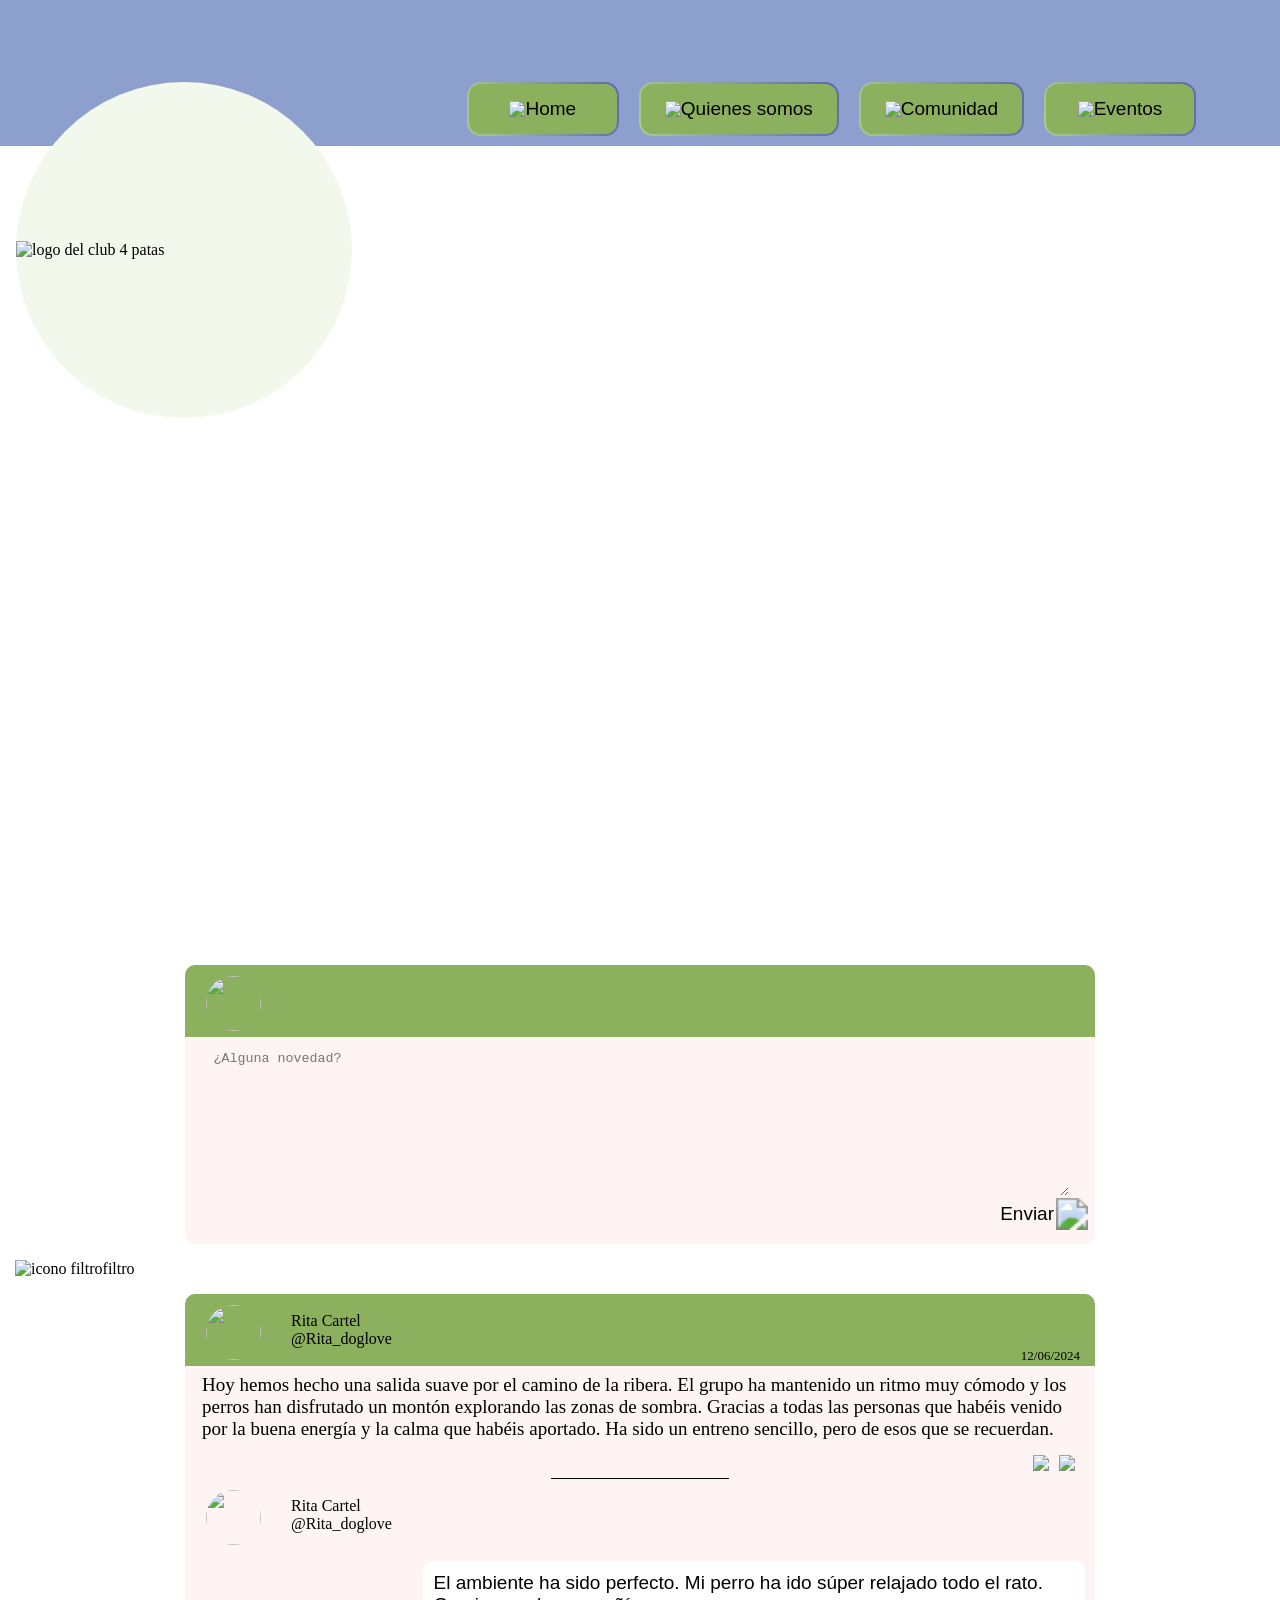
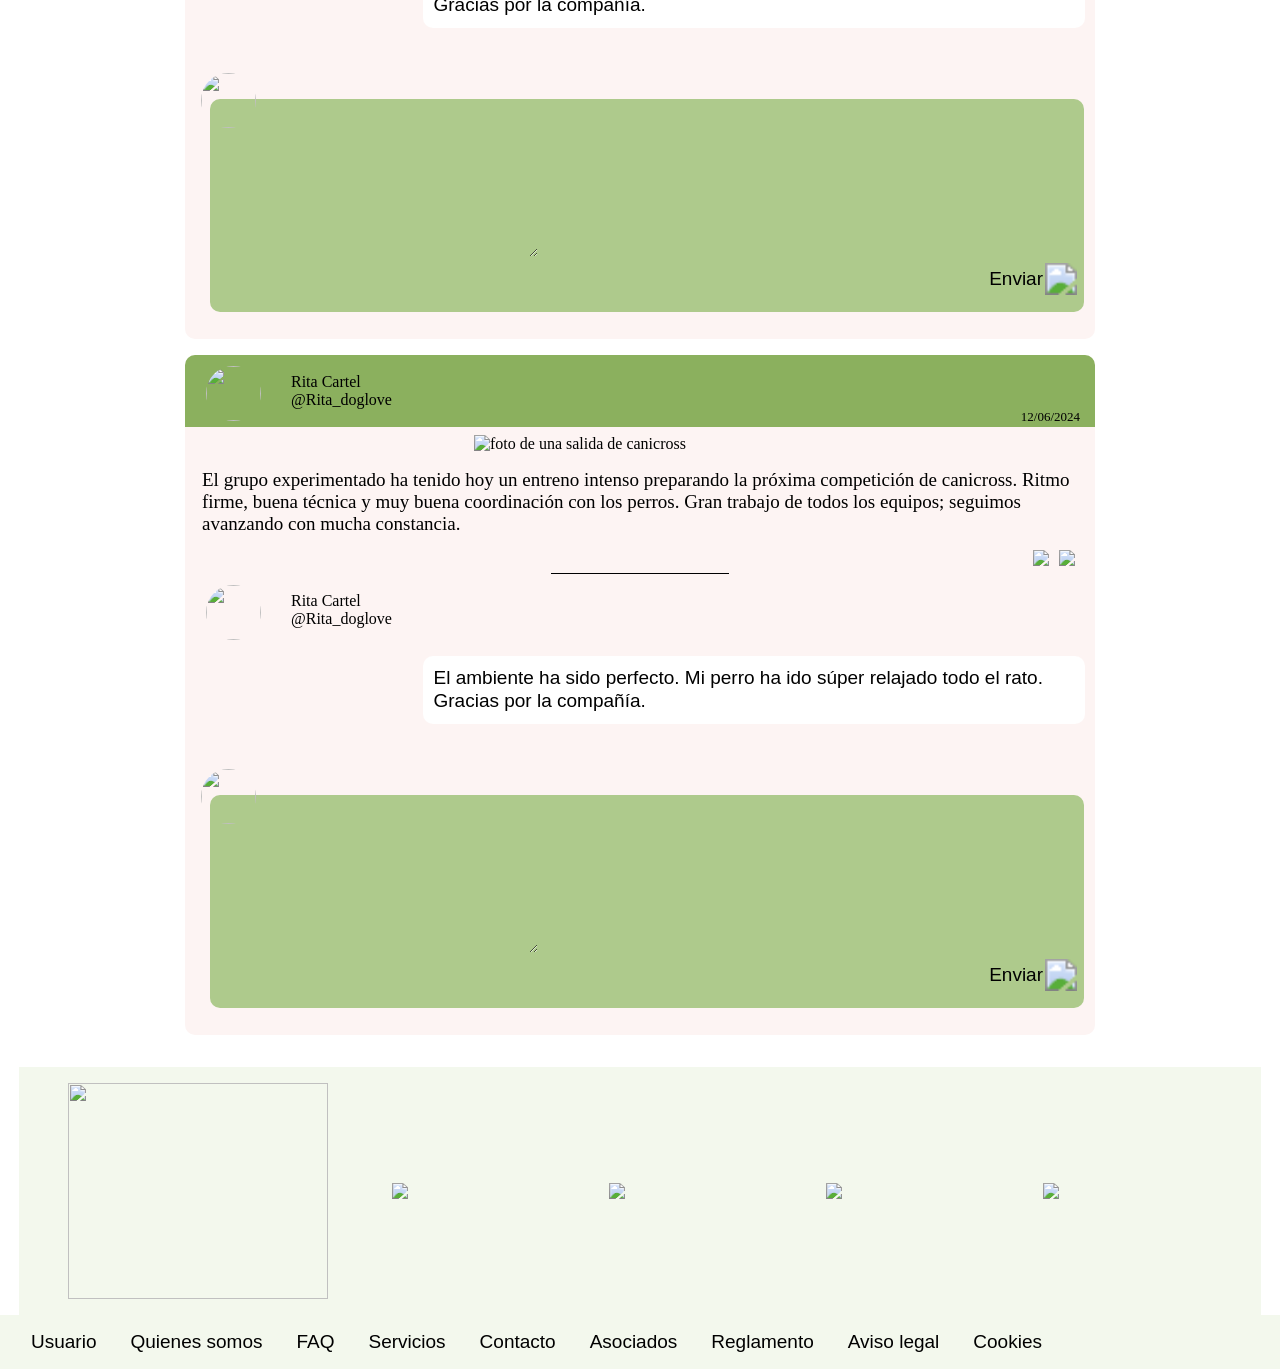
==== comunidad.html @ e6f976d0 "Add files via upload" ====
<!DOCTYPE html>
<html lang="es">

<head>
    <meta charset="UTF-8">
    <meta name="viewport" content="width=device-width, initial-scale=1.0">
    <meta name="author" content="Aidan Tyr Garcia">
    <meta name="description" content="pagina de cominidad de canicross club 4 patas">
    <title>4 patas comunidad</title>
    <link rel="stylesheet" href="style.css">

</head>

<body>
    <header class="head">
        <nav> <img class="hMenu" src="assets/small/menu_24dp_000000_FILL0_wght300_GRAD0_opsz24.svg" alt="menu">
            <ul class="linksNav">
                <li><a href="index.html"><img src="assets/large/home_48dp_000000_FILL0_wght300_GRAD0_opsz48.svg"> Home
                    </a></li>
                <li><a href="quienes somos.html"><img
                            src="assets/large/directions_run_48dp_000000_FILL0_wght300_GRAD0_opsz48.svg">Quienes
                        somos</a></li>
                <li><a href="comunidad.html"><img
                            src="assets/large/pets_48dp_000000_FILL0_wght300_GRAD0_opsz48.svg">Comunidad</a></li>
                <li><a href="eventos.html"><img
                            src="assets/large/calendar_month_48dp_000000_FILL0_wght300_GRAD0_opsz48.svg">Eventos</a>
                </li>
            </ul>
        </nav>

    </header>

    <main>
        <!-- seccion portada comunidad -->
        <div class="sectionHeaderComunidad">
            <div class="logoCaja">
                <img class="logo" src="assets/logo default.svg" alt="logo del club 4 patas">
            </div>
            <h1>Comunidad</h1>
        </div>
        <!-- seccion crea post -->
        <section class="postCaja">
            <div class="topCaja">
                <span><img class="userFoto" src="assets/AdobeStock_1290259101.jpeg"></span>
                <span><input type="text" aria-label="Título" class="tituloPost"></span>
            </div>
            <div class="bottomCaja">
                <textarea class="textoPost" placeholder="¿Alguna novedad?"></textarea>
                <a href="#" class="botonLimpio"> Enviar <img
                        src="assets/small/send_24dp_000000_FILL0_wght300_GRAD0_opsz24.svg"></a>
            </div>
        </section>
        <div class="filtro">
            <img src="assets/small/filter_alt_24dp_000000_FILL0_wght300_GRAD0_opsz24.svg" alt="icono filtro">
            filtro
        </div>
        <!-- seccion post de texto -->
        <section class="postCaja">
            <!-- parte verde del nombre -->
            <div class="topCaja">
                <span><img class="userFoto" src="assets/AdobeStock_1442007305.jpeg"></span>
                <span>Rita Cartel <br> @Rita_doglove</span>
                <span class="postFecha"> 12/06/2024 </span>
            </div>
            <!-- caja de abajo -->
            <div class="bottomCaja">
                <div class="textoComentario">
                    Hoy hemos hecho una salida suave por el camino de la ribera. El grupo ha mantenido un ritmo muy
                    cómodo y los perros han disfrutado un montón explorando las zonas de sombra. Gracias a todas las
                    personas que habéis venido por la buena energía y la calma que habéis aportado. Ha sido un entreno
                    sencillo, pero de esos que se recuerdan.
                </div>
                <div class="iconComentario"><!-- icones -->
                    <img class="like" src="assets/small/favorite_24dp_000000_FILL0_wght300_GRAD0_opsz24.svg">
                    <img class="coment" src="assets/small/add_comment_24dp_000000_FILL0_wght300_GRAD0_opsz24.svg">
                </div>
                <div class="line"><!-- separador --></div>
                <div class="comentario"><!-- comentarios -->
                    <div class="cajaUserTransparente"><!-- autor comentario. copiar de top caja -->
                        <span><img class="userFoto" src="assets/AdobeStock_1442007305.jpeg"></span>
                        <span>Rita Cartel <br> @Rita_doglove</span>
                    </div>
                    <div class="cajaTextoComentario">
                        <p>El ambiente ha sido perfecto. Mi perro ha ido súper relajado todo el rato. Gracias por la
                            compañía.</p>
                    </div>
                </div>
                <div><!-- caja para escribir comentario -->
                    <!-- foto perfil --><img class="userFotoComentario" src="assets/AdobeStock_1290259101.jpeg">
                    <div class="comentarioTextarea">
                        <!-- textarea -->
                        <textarea class="textoPost"></textarea>
                        <a href="#" class="botonLimpio"> Enviar <img
                                src="assets/small/send_24dp_000000_FILL0_wght300_GRAD0_opsz24.svg"></a>
                    </div>
                </div>
            </div>

        </section>
        <!-- seccion post de texto con imagen -->
        <section class="postCaja">
            <!-- parte verde del nombre -->
            <div class="topCaja">
                <span><img class="userFoto" src="assets/AdobeStock_1442007305.jpeg"></span>
                <span>Rita Cartel <br> @Rita_doglove</span>
                <span class="postFecha"> 12/06/2024 </span>
            </div>
            <!-- caja de abajo -->
            <div class="bottomCaja">
                <img class="cometarioImagen" src="assets/AdobeStock_1290259101.jpeg"
                    alt="foto de una salida de canicross">
                <div class="textoComentario">
                    El grupo experimentado ha tenido hoy un entreno intenso preparando la próxima competición de
                    canicross. Ritmo firme, buena técnica y muy buena coordinación con los perros. Gran trabajo de todos
                    los equipos; seguimos avanzando con mucha constancia.
                </div>
                <div class="iconComentario"><!-- icones -->
                    <img class="like" src="assets/small/favorite_24dp_000000_FILL0_wght300_GRAD0_opsz24.svg">
                    <img class="coment" src="assets/small/add_comment_24dp_000000_FILL0_wght300_GRAD0_opsz24.svg">
                </div>
                <div class="line"><!-- separador --></div>
                <div class="comentario"><!-- comentarios -->
                    <div class="cajaUserTransparente"><!-- autor comentario. copiar de top caja -->
                        <span><img class="userFoto" src="assets/AdobeStock_1442007305.jpeg"></span>
                        <span>Rita Cartel <br> @Rita_doglove</span>
                    </div>
                    <div class="cajaTextoComentario">
                        <p>El ambiente ha sido perfecto. Mi perro ha ido súper relajado todo el rato. Gracias por la
                            compañía.</p>
                    </div>
                </div>
                <div><!-- caja para escribir comentario -->
                    <!-- foto perfil --><img class="userFotoComentario" src="assets/AdobeStock_1290259101.jpeg">
                    <div class="comentarioTextarea">
                        <!-- textarea -->
                        <textarea class="textoPost"></textarea>
                        <a href="#" class="botonLimpio"> Enviar <img
                                src="assets/small/send_24dp_000000_FILL0_wght300_GRAD0_opsz24.svg"></a>
                    </div>
                </div>
            </div>
        </section>
    </main>

    <footer>
       <div class="logoBox">
            <img class="logoFooter" src="assets/logo default.svg">
            <div class="extLogoBox">
                <img src="assets/sunburst.svg">
                <img src="assets/maountain.svg">
                <img src="assets/naranjao.svg">
                <img src="assets/s.svg">
            </div>
        </div>
        <div class="linkBox">
            <a href="#">Usuario</a>
            <a href="quienes somos.html">Quienes somos</a>
            <a href="#">FAQ</a>
            <a href="#">Servicios</a>
            <a href="#">Contacto</a>
            <a href="#">Asociados</a>
            <a href="#">Reglamento</a>
            <a href="#">Aviso legal</a>
            <a href="#">Cookies</a>
        </div>
    </footer>
</body>
---- style.css ----
@font-face {
    font-family: "archivo";
    src: url(assets/Archivo/Archivo-VariableFont_wdth\,wght.ttf) format("truetype");
    font-weight: 100 900;
    font-style: normal;
}

@font-face {
    font-family: "lobster";
    src: url(assets/Lobster/Lobster-Regular.ttf) format("truetype");
    font-weight: normal;
    font-style: normal;
}

:root {
    --verde_300: #aeca8c;
    --verde_400: #8bb05e;
    --verde_600: #597937;
    --verde_800: #394c28;

    --azul_300: #b2c0de;
    --azul_400: #8d9fcd;
    --azul_600: #5d69b0;
    --azul_800: #484d85;

    --rojo_300: #f4b6ad;
    --rojo_400: #ec8b7d;
    --rojo_600: #cc4936;

    --neutro_1: #f3f8ed;
    --neutro_2: #fdf4f3;

    --font_1: "archivo", sans-serif;
    --font_2: "lobster", serif;
}

body,
html {
    margin: 0;
}

.head {
    background-color: var(--azul_400);
    margin: 0;
}

.hMenu {
    float: right;
    width: 54px;
    margin-right: 20px;
    margin-top: 7px;
}

.linksNav {
    /* sin finalizar */
    visibility: hidden;
    margin: 0;
    height: 108px;
}

.logoCaja {
    width: 180px;
    height: 180px;
    background-color: var(--neutro_1);
    border-radius: 50%;
    margin-left: auto;
    margin-right: auto;
    z-index: 2;
    transform: translatey(-85px);
    display: flex;
}

.logo {
    align-self: center;
}

p,
h1,
h2,
h3,
h4,
h5,
h6 {
    margin-left: 18px;
    margin-right: 18px;
}

p {
    font-family: var(--font_1);
    font-size: 16px;
    line-height: 120%;
}

h1 {
    color: white;
    text-align: center;
    font-family: var(--font_2);
    font-size: 49px;
}

h2 {
    font-family: var(--font_2);
    font-size: 39px;
    line-height: 120%;
    text-align: center;
}

/*landing  quienes somos */

.sectionHeaderLanding {
    background-image: url(assets/AdobeStock_561762992.jpeg);
    background-size: cover;
    background-position: 75%;
    margin-top: 25px;
}

.sectionHeaderQS {
    background-image: url(assets/AdobeStock_499245004.jpeg);
    background-size: cover;
    background-position: 75%;
    margin-top: 25px;
}

.sectionHeaderEventos {
    background-image: url(assets/AdobeStock_1389384683.jpeg);
    background-size: cover;
    background-position: 75%;
    margin-top: 25px;
}

.sectionHeaderComunidad {
    background-image: url(assets/AdobeStock_1739234904.jpeg);
    background-size: cover;
    background-position: 75%;
    margin-top: 25px;
}

.sectionHeaderQS>h1 {
    color: black;
}

.qs_landing_box {
    background-color: var(--neutro_1);
    padding-top: 5px;
}

#quienesSomosLanding .imagen {
    width: 80%;
    padding: 25px;
}

#quienesSomosLanding {
    display: flex;
    flex-direction: column;
    align-items: center;
}

/* estilo botones*/

.boton {
    background-color: var(--verde_400);
    border: 1px solid transparent;
    /* trasnsparent para cubrir el border radius no gradiente */
    border-radius: 14px;
    background:
        linear-gradient(var(--verde_400), var(--verde_400)) padding-box,
        /*cubre el fondo real*/
        linear-gradient(75deg, var(--verde_300), var(--azul_600)) border-box;
    /*degradaddo que se vera en el borde*/
    display: flex;
    width: 92px;
    height: 22px;
    padding: 14px 24px;
    justify-content: center;
    align-items: center;
    gap: 10px;
}

.boton,
a {
    text-decoration: none;
    color: black;
    font-family: var(--font_1);
    font-size: 16px;
    font-weight: 400;
    margin: 20px auto;
}

/* redes */

.instaTrjeta {
    background-color: var(--neutro_1);
    width: 214px;
    height: 272px;
    border-radius: 15px;
    display: flex;
    flex-direction: column;
    justify-content: center;
    align-items: center;
    margin: auto;
    margin-bottom: 15px;
    border: 2px solid transparent;
    background:
        linear-gradient(var(--neutro_1), var(--neutro_1)) padding-box,
        /*cubre el fondo real*/
        linear-gradient(75deg, var(--verde_300), var(--azul_600)) border-box;
    /*degradaddo que se vera en el borde*/
}

.instaImagen {
    width: 184px;
    height: 182px;
    object-fit: cover;
    margin-top: 15px;
}

.instaTexto {
    font-family: var(--font_1);
    font-size: 18px;
    text-align: center;
}

.instaRedes {
    margin-bottom: 4em;
}

/*twt redes*/

.twitTarjeta {
    width: 376px;
    height: 82px;
    border-radius: 15px;
    display: flex;
    justify-content: left;
    align-items: left;
    margin: auto;
    margin-bottom: 15px;
    border: 2px solid transparent;
    background:
        linear-gradient(var(--neutro_2), var(--neutro_2)) padding-box,
        /*cubre el fondo real*/
        linear-gradient(75deg, var(--verde_300), var(--azul_600)) border-box;
    /*degradaddo que se vera en el borde*/
}

.twitCage {
    display: flex;
    flex-direction: column;
    margin-top: 10px;
}

.twitTexto {
    margin: 0px 10px;
    color: var(--azul_600);
}

.twitTexto,
.twitContenido {
    font-family: var(--font_1);
    font-size: 13px;
    margin-left: 0%;
    margin-top: 0%;
}

.twitIcono {
    margin: 10px;
}

/*caniblog landing*/
.caniblog {
    background-color: var(--neutro_2);
    padding-top: 1em;
    padding-bottom: 1em;
}

.fecha {
    margin-top: 0px;
    font-weight: lighter;
}

.caniblog>.boton {
    text-wrap: nowrap;
}

/*quienes somos especifico*/

.qsFoto {
    width: 100%;
    margin: 0em 0em 0 2em 0em;
}

.quienesSomos {
    margin: 5em 0em;
}

.botonesCage {
    display: flex;
}

/*comunidad*/
.postCaja {
    background-color: var(--neutro_2);
    border-radius: 10px;
    display: flex;
    flex-direction: column;
    width: 376px;
    height: auto;
    justify-items: center;
    margin: 1em auto;

}

.topCaja {
    background-color: var(--verde_400);
    border-radius: 10px 10px 0px 0px;
    display: flex;
    flex-direction: row;
    align-items: center;
    align-content: center;
}

.bottomCaja {
    display: flex;
    flex-direction: column;
}

.userFoto {
    width: 45px;
    height: 45px;
    border-radius: 50%;
    object-fit: cover;
    margin-top: 11px;
    margin-bottom: 6px;
    margin-left: 21px;
    margin-right: 30px;
}

.botonLimpio {
    margin: 5px 15px 1em 0px;
    display: flex;
    flex-direction: row;
    align-items: center;
    justify-content: flex-end;
}

.botonLimpio>img {
    margin: 0px 0px 0em 10px;
}

.tituloPost {
    width: 184px;
    height: 39px;
    border-radius: 10px;
    border-color: transparent;
    border: 2px solid transparent;
    background:
        linear-gradient(white) padding-box,
        /*cubre el fondo real*/
        linear-gradient(75deg, var(--neutro_2), var(--rojo_600)) border-box;
    outline: none;
    /* evita el borde/halo extra */
    box-shadow: none;
    margin: 11px auto 12px auto;
}

.textoPost {
    width: 337px;
    height: 75px;
    border-radius: 10px;
    border-color: transparent;
    border: 2px solid transparent;
    background:
        linear-gradient(white) padding-box,
        /*cubre el fondo real*/
        linear-gradient(75deg, var(--neutro_2), var(--rojo_600)) border-box;
    outline: none;
    /* evita el borde/halo extra */
    box-shadow: none;
    margin: 10px auto 0px auto;
}

.userFotoComentario {
    width: 45px;
    height: 45px;
    border-radius: 50%;
    object-fit: cover;
    margin-bottom: 6px;
    margin-left: 21px;
    margin-right: 30px;
    transform: translate(-5px, 35px);
}

.cometarioImagen {
    width: 100%;
    margin: 8px auto;
    width: 332px;
    object-fit: fill;
}

.textoComentario {
    margin: 8px 17px;
}

.iconComentario {
    display: flex;
    flex-direction: row;
    justify-content: flex-end;
    margin: 2px 15px;
}

.iconComentario>.like,
.coment {
    margin: 5px;

}

.line {
    border-top: 1px solid #000000;
    width: 178px;
    margin: auto;
}

.cajaUserTransparente {
    display: flex;
    flex-direction: row;
    align-items: center;
    align-content: center;
}

.cajaTextoComentario {
    display: grid;
    grid-template-columns: 1fr 1fr 1fr 1fr;
}

.cajaTextoComentario>p {
    grid-column: 2 / span 4;
    margin: 10px;
    background-color: white;
    border-radius: 10px;
    padding: 11px;
}

.comentarioTextarea>.textoPost {
    margin: 13px 14px 0px 14px;
    padding: 0px;
    width: 312px;
}

.comentarioTextarea {
    padding-bottom: 3px;
    margin: 0px 11px 27px 25px;
    border-radius: 10px;
    background-color: var(--verde_300);
}

.filtro {
    margin: 10px 15px;
    display: flex;
    flex-direction: row;
    align-items: center;
}

.postFecha {
    align-self: flex-end;
    margin: 0px 15px 2px auto;
    font-size: 13px;
}

/* Tabla eventos de landing y eventos */

.calendarioCard {
    width: 375px;
    height: auto;
    border-radius: 15px;
    display: flex;
    flex-direction: column;
    margin: 2em auto 19px;
    border: 2px solid transparent;
    background:
        linear-gradient(var(--neutro_1)) padding-box,
        /*cubre el fondo real*/
        linear-gradient(75deg, var(--verde_300), var(--azul_600)) border-box;
    /*degradaddo que se vera en el borde*/
}

.selectorMes {
    display: flex;
    flex-direction: row;
    justify-content: center;
    align-items: center;
}

.tablaMes {
    width: 343px;
    height: 256px;
    margin: auto auto 16px auto;
}

td,
.mes {
    font-size: 25px;
}

th {
    font-size: 16px;
    color: grey;
}

.eventoTarjeta {
    min-width: 376px;
    display: flex;
    flex-direction: row;
    align-items: center;
    justify-content: space-around;
    margin: 1em 19px auto 19px;
    border: 2px solid transparent;
    border-radius: 10px;
    background:
        linear-gradient(var(--neutro_2)) padding-box,
        /*cubre el fondo real*/
        linear-gradient(75deg, var(--verde_300), var(--azul_600)) border-box;
    /*degradaddo que se vera en el borde*/
}

.iconoActividad {
    padding: 13px;
    margin: 16px 16px 16px 20px;
    border-radius: 14px;
    border: 2px solid transparent;
    background:
        linear-gradient(var(--verde_400)) padding-box,
        /*cubre el fondo real*/
        linear-gradient(75deg, var(--verde_300), var(--azul_600)) border-box;
    /*degradaddo que se vera en el borde*/
}

.datosEvento {
    display: flex;
    flex-direction: column;
    margin-right: 30px;
}

.nivelEvento {
    transform: rotateZ(-90deg);
    margin: 0px 0px 0px 10px;
}

/*footer*/
.logoBox {
    background-color: var(--neutro_1);
    display: flex;
    flex-direction: row;
    align-items: center;
    justify-content: center;
    margin: 2em 19px 0px 19px;
    padding: 1em 0px 1em 0px;
    gap: 2em;
}

.logoFooter {
    width: 184px;
    height: 153px;
}

.extLogoBox {
    display: flex;
    flex-direction: row;
    gap: 1em;
    flex-wrap: wrap;
}

.extLogoBox>img {
    width: 71px;
}

.linkBox {
    background-color: var(--neutro_1);
    padding: 1em 1em;
}

.linkBox>a {
    margin: 5px;
}



/*media quiueries*/

@media (min-width: 1024px) {
    .boton {
        height: 50px;
        min-width: 200px;
    }

    .boton>img {
        transform: scale(2);
    }

    .boton,
    a {
        font-size: 19px;
        font-weight: 400;
        margin: 20px auto;
    }

    p,
    h1,
    h2,
    h3,
    h4,
    h5,
    h6 {
        margin-left: 259px;
        margin-right: 259px;
    }

    p {
        font-family: var(--font_1);
        font-size: 19px;
        line-height: 120%;
    }

    h1 {
        color: white;
        text-align: center;
        font-family: var(--font_2);
        font-size: 128px;
    }

    h2 {
        font-family: var(--font_2);
        font-size: 59px;
        line-height: 160%;
        text-align: center;
    }

    .instaTrjeta {
        width: 330px;
        height: 341px;
    }

    .instaImagen {
        width: 284px;
        height: 234px;
    }

    .instaTexto {
        font-size: 16px;
    }

    /*HEADER*/
    .head {
        min-height: 146px;
    }

    .linksNav {
        min-height: 146px;
        float: right;
        margin: auto auto;
        visibility: visible;
        display: flex;
        align-items: last baseline;
        flex-direction: row;
        justify-content: flex-end;
    }

    .linksNav>li {
        background-color: var(--verde_400);
        border: 2px solid transparent;
        /* trasnsparent para cubrir el border radius no gradiente */
        border-radius: 14px;
        background:
            linear-gradient(var(--verde_400), var(--verde_400)) padding-box,
            /*cubre el fondo real*/
            linear-gradient(75deg, var(--verde_300), var(--azul_600)) border-box;
        /*degradaddo que se vera en el borde*/
        display: flex;
        min-width: 100px;
        height: auto;
        padding: 14px 24px;
        justify-content: center;
        align-items: center;
        gap: 10px;
        margin: 10px 10px;
        font-size: 19px;
    }

    .linksNav>li>a {
        display: flex;
        align-items: center;
        margin: auto;
    }

    .hMenu {
        visibility: hidden;
    }

    .logoCaja {
        width: 336px;
        height: 336px;
        float: left;
        transform: translatey(-150px);
        margin-left: 1em;
    }

    /*landing*/
    .sectionHeaderLanding {
        width: 100%;
        min-height: 530px;
        margin-bottom: 2em;
    }

    .sectionHeaderLanding>h1 {
        padding-top: 500px;
    }

    #quienesSomosLanding .imagen {
        width: 531px;
        height: 354px;
    }

    #quienesSomosLanding {
        display: flex;
        flex-direction: row;
        flex-wrap: wrap;
        align-items: center;
        justify-content: center;
    }

    .redesBox {
        display: flex;
        flex-direction: row;
        justify-content: center;
        gap: 2em;
        margin-bottom: 4em;
    }

    .twitTexto {
        margin: 0px 10px;
        color: var(--azul_600);
    }

    .twitContenido {
        margin: 0px 10px;
    }

    .instaRedes {
        width: 600px;
        display: flex;
        flex-direction: row;
        justify-content: space-between;
        flex-wrap: wrap;
    }



    /*quienes somos*/

    .sectionHeaderQS {
        width: 100%;
        min-height: 530px;
        margin-bottom: 2em;
    }

    .sectionHeaderQS>h1 {
        padding-top: 500px;
    }

    .ainaBox {
        background-color: var(--neutro_2);
        margin-bottom: 0px;
    }

    .mateoBox {
        background-color: var(--neutro_1);
        margin-top: 0px;
        padding-bottom: 3em;
    }

    .ainaBox>h2,
    .mateoBox>h2 {
        margin: 0%;
        padding-top: 1em;
        padding-bottom: 1em;
    }


    .aina {
        display: flex;
        flex-direction: row;
        justify-content: center;
        padding-bottom: 5em;
    }

    .aina .qsFoto {
        width: 567px;
        object-fit: cover;
    }

    .aina>p {
        max-width: 566px;
        margin: 0em 0em 0em 2em;
    }

    .mateo {
        background-color: var(--neutro_1);
        display: flex;
        flex-direction: row-reverse;
        justify-content: center;
    }

    .mateo .qsFoto {
        width: 567px;
        object-fit: cover;
    }

    .mateo>p {
        max-width: 566px;
        margin: 0em 2em 0em 0em;
    }

    .somosClub {
        margin-bottom: 5em;
    }

    .somosClub>.instaRedes {
        width: 80%;
        margin: 0 auto;
        gap: 78px;
        display: flex;
        flex-direction: row;
        justify-content: space-between;
        flex-wrap: wrap;
    }

    /*comunidad*/
    .sectionHeaderComunidad {
        width: 100%;
        min-height: 530px;
        margin-bottom: 2em;
    }

    .sectionHeaderComunidad>h1 {
        padding-top: 500px;
    }

    .postCaja {
        min-width: 910px;
        margin: 1em auto;
    }

    .userFoto, .userFotoComentario {
        width: 55px;
        height: 55px;
    }

    .botonLimpio>img {
        transform: scale(2);
        margin: 0px 0px 0em 10px;
    }

    .tituloPost {
        width: 333px;
        height: 39px;
    }

    .textoPost {
        width: 853px;
        height: 143px;
    }

    .textoComentario {
        font-family: Archivo;
        font-size: 19px;
        margin: 8px 17px;
    }

    /*eventos*/
    .eventos {
        display: flex;
        flex-direction: row;
        justify-content: center;
        align-items: baseline;
    }

    .sectionHeaderEventos {
        width: 100%;
        min-height: 530px;
        margin-bottom: 2em;
    }

    .sectionHeaderEventos>h1 {
        padding-top: 500px;
    }

    /* calendario y tarjetas*/
    .calendarioCard {
        width: 683px;
    }

    .tablaMes {
        width: 651px;
        height: 514px;
    }

    td,
    .mes {
        font-size: 30px;
        margin: 40px 100px;
    }

    /*footer*/
    .linkBox>a {
        font-size: 19px;
        margin: 15px;
    }

    .logoFooter {
        width: 260px;
        height: 216px;
    }

    .extLogoBox>img {
        width: 137px;
        margin: auto 2em;
    }

    .arrowR,
    .arrowL {
        transform: scale(2);
    }
}
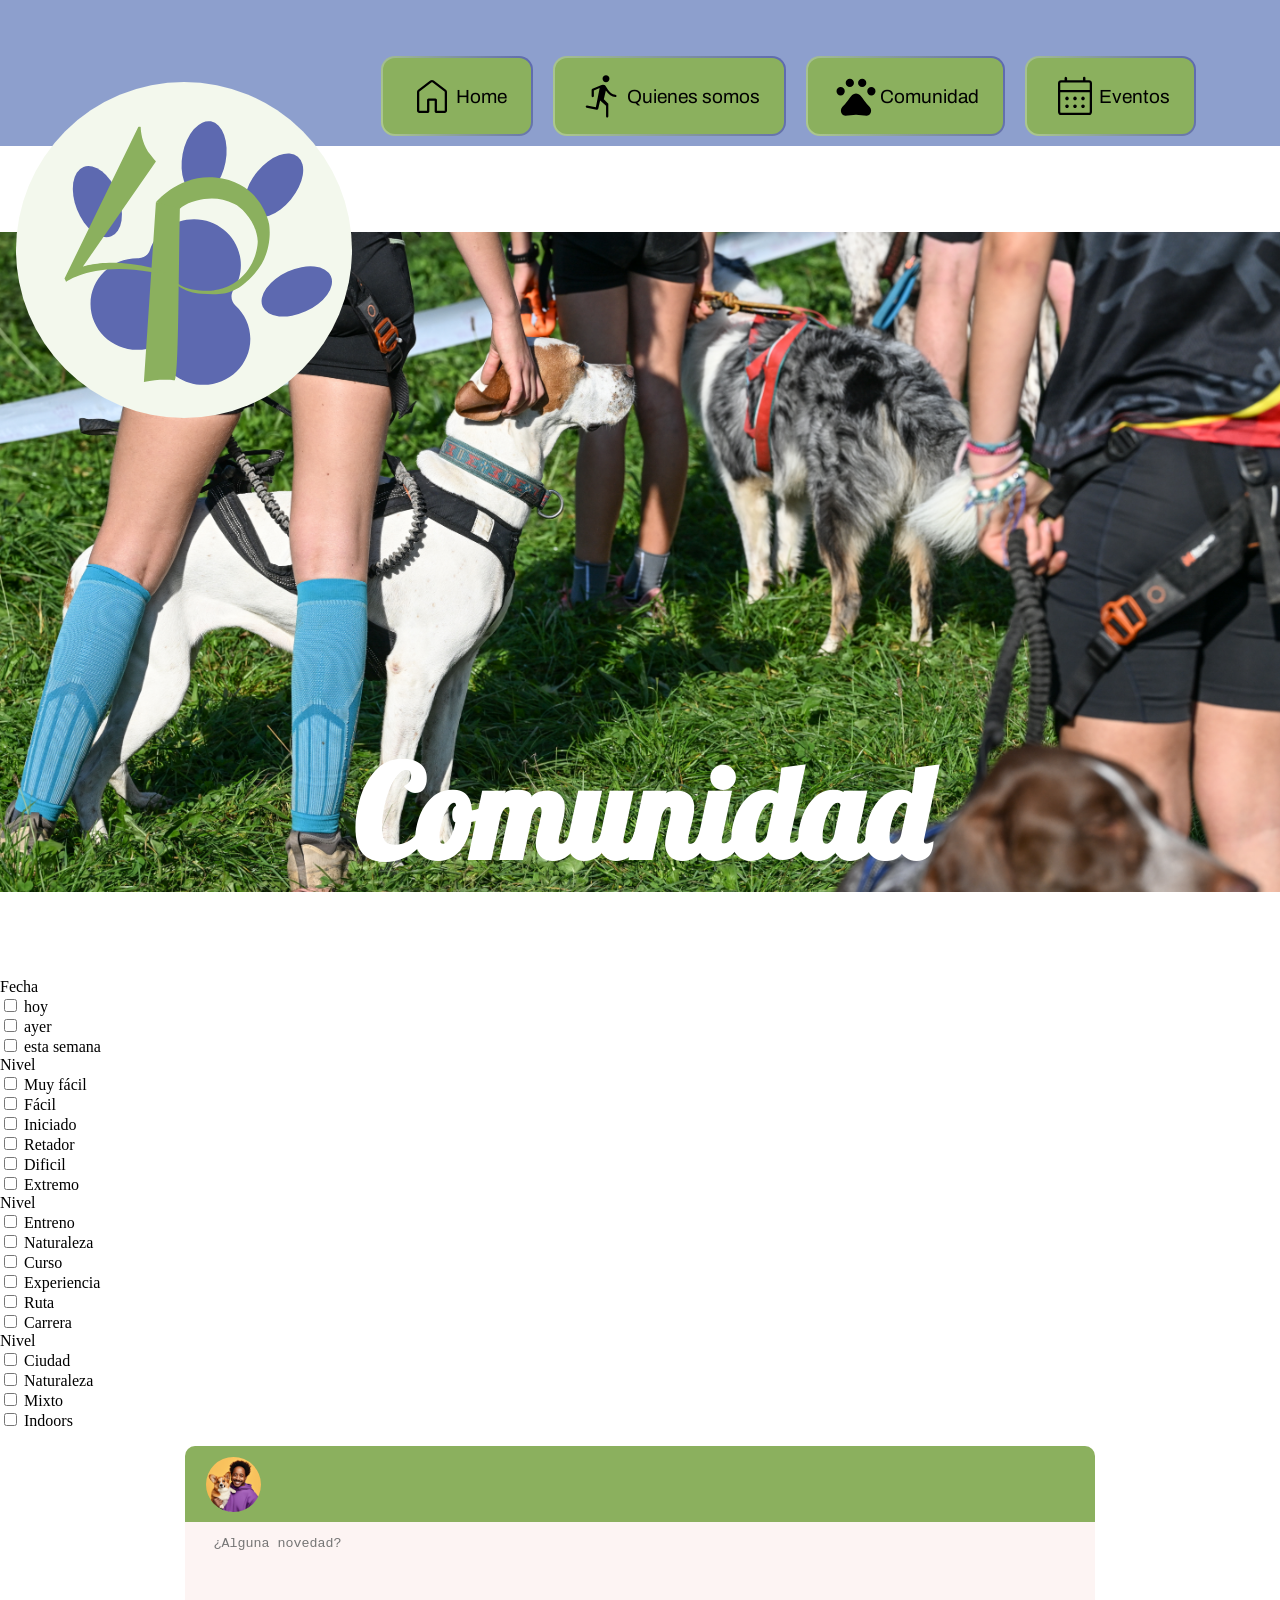
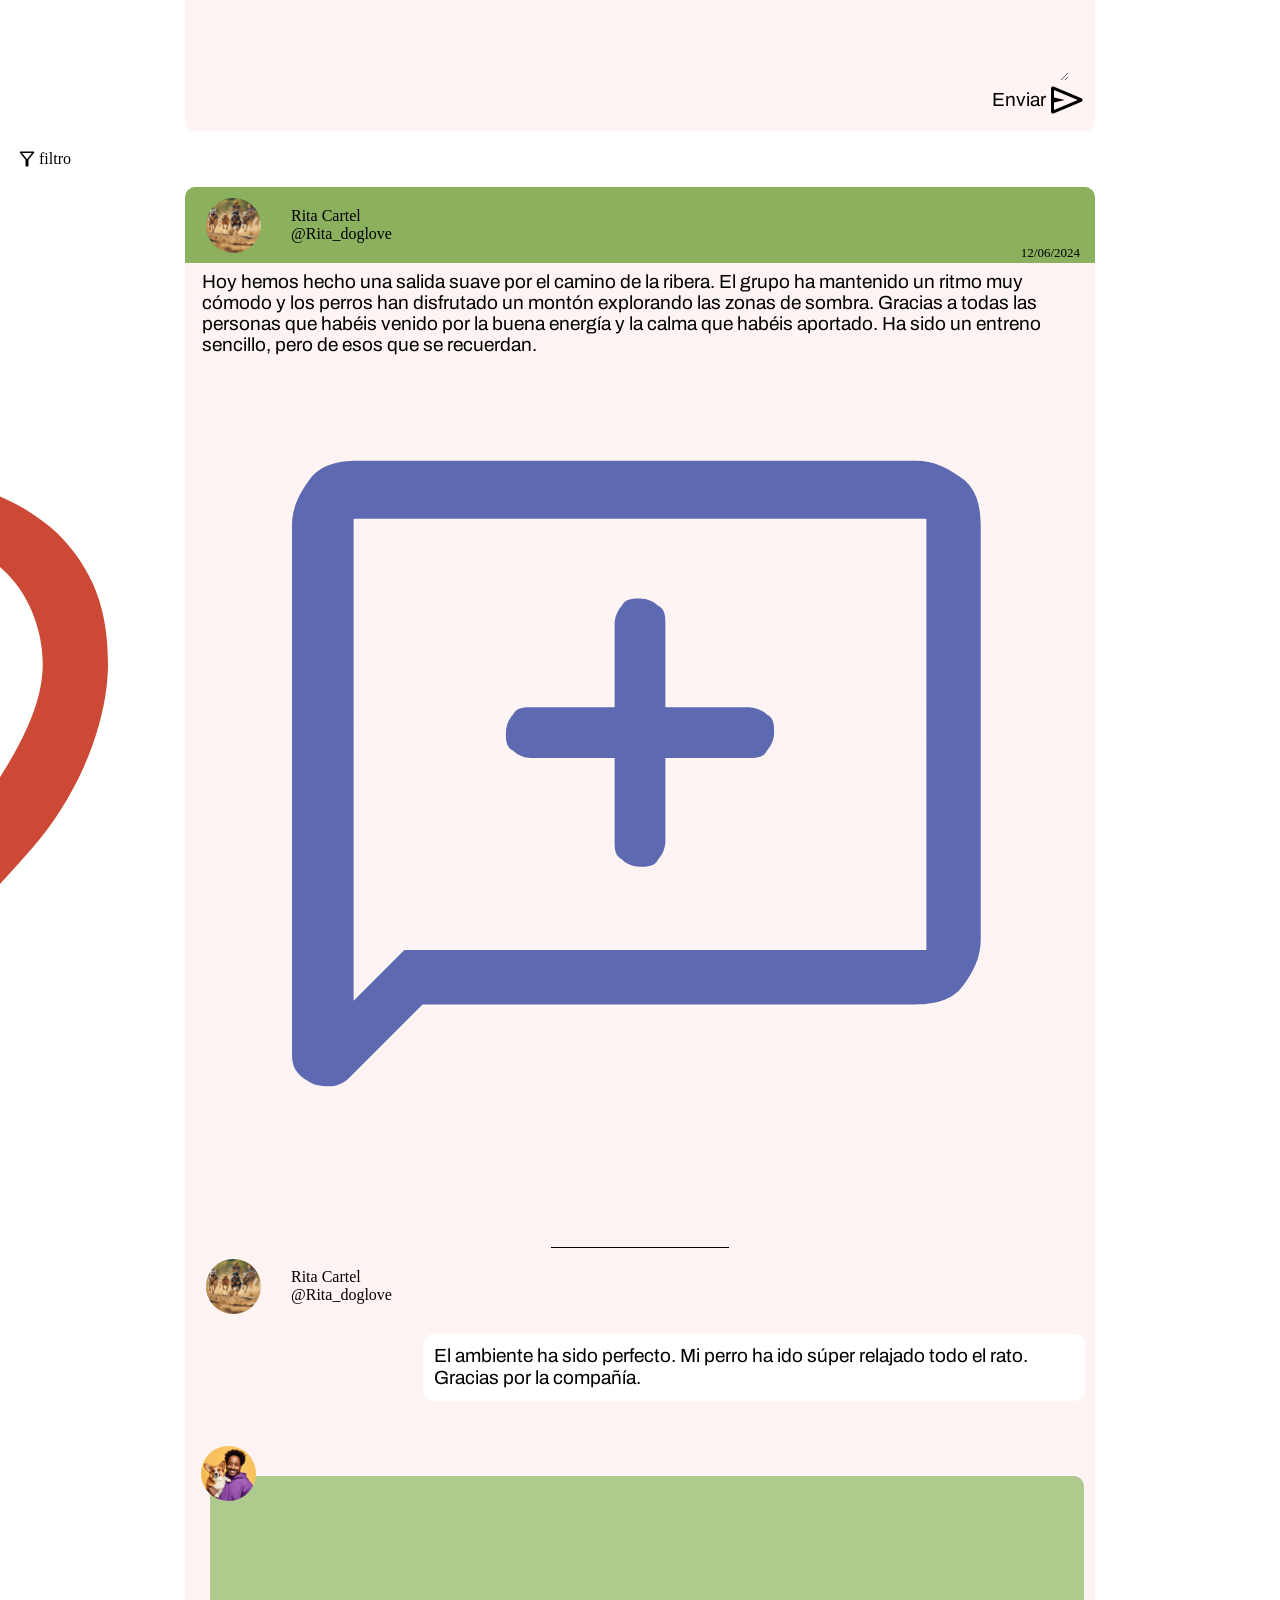
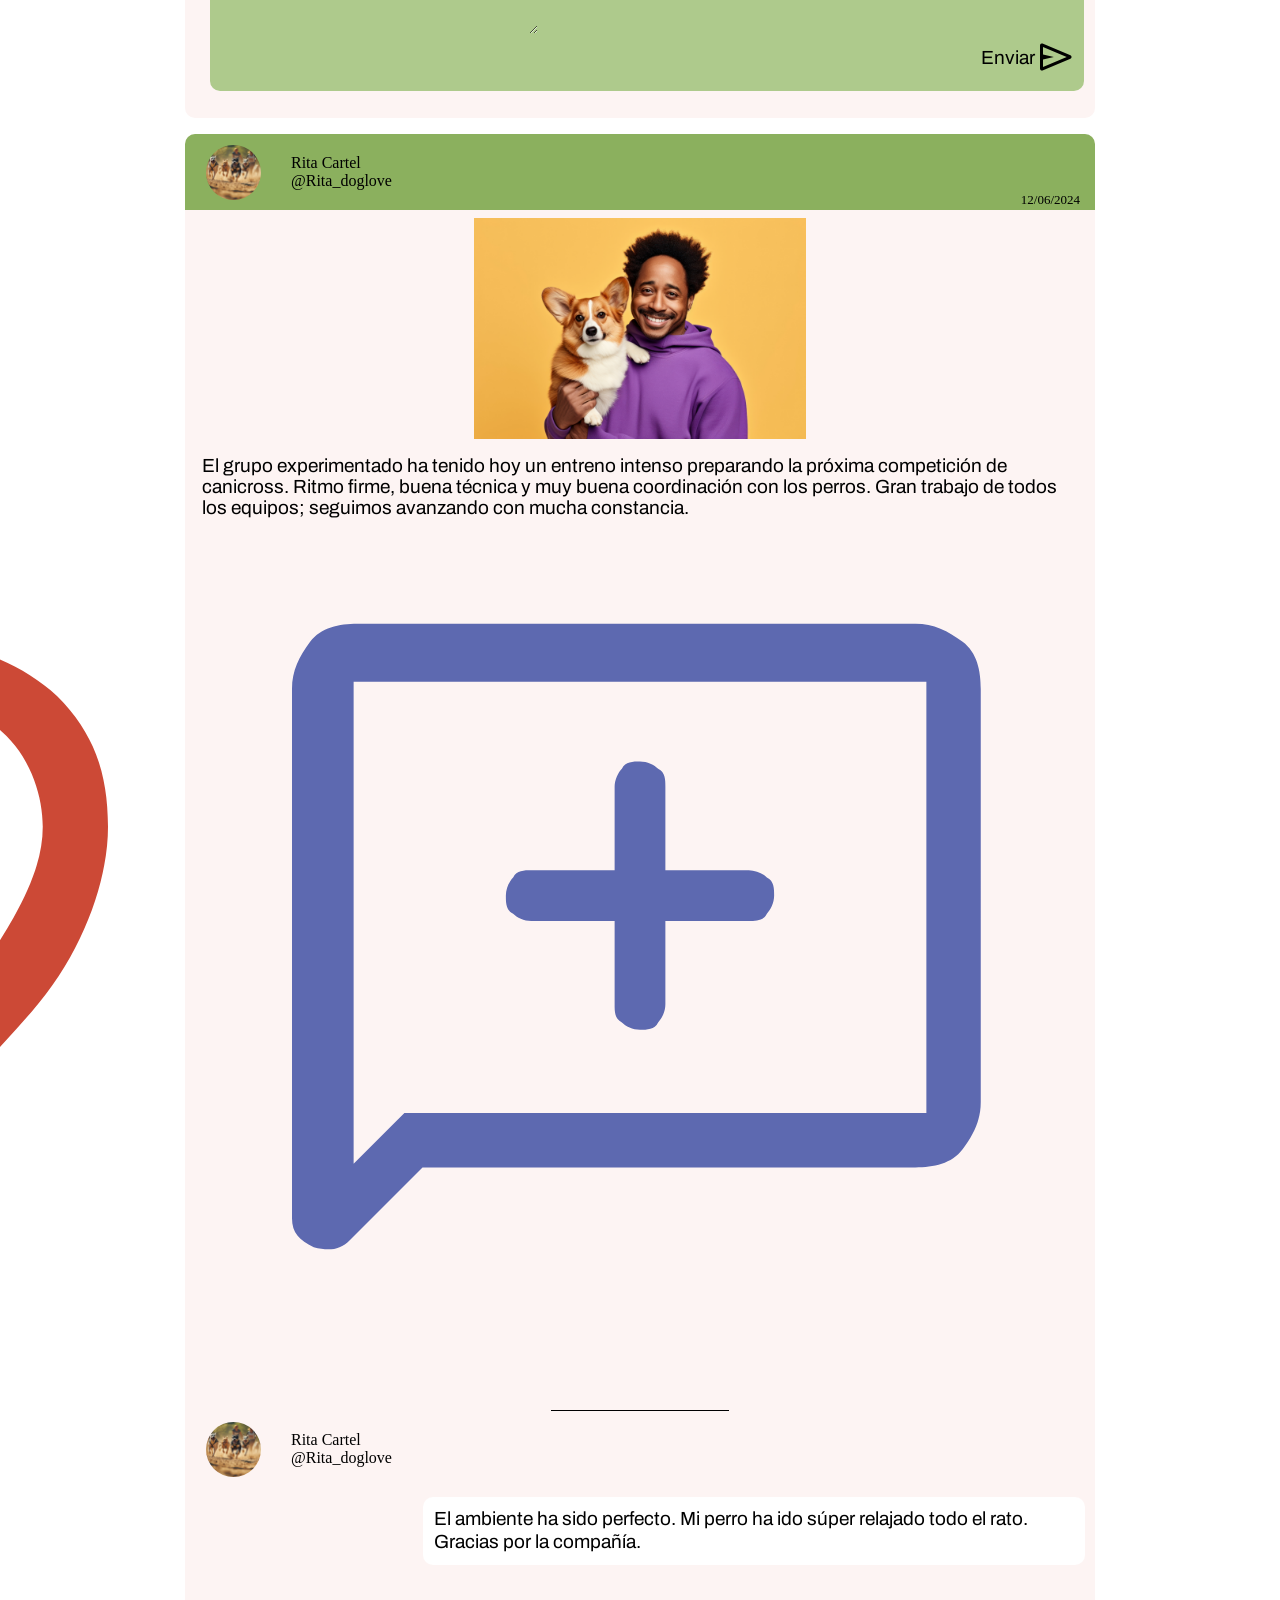
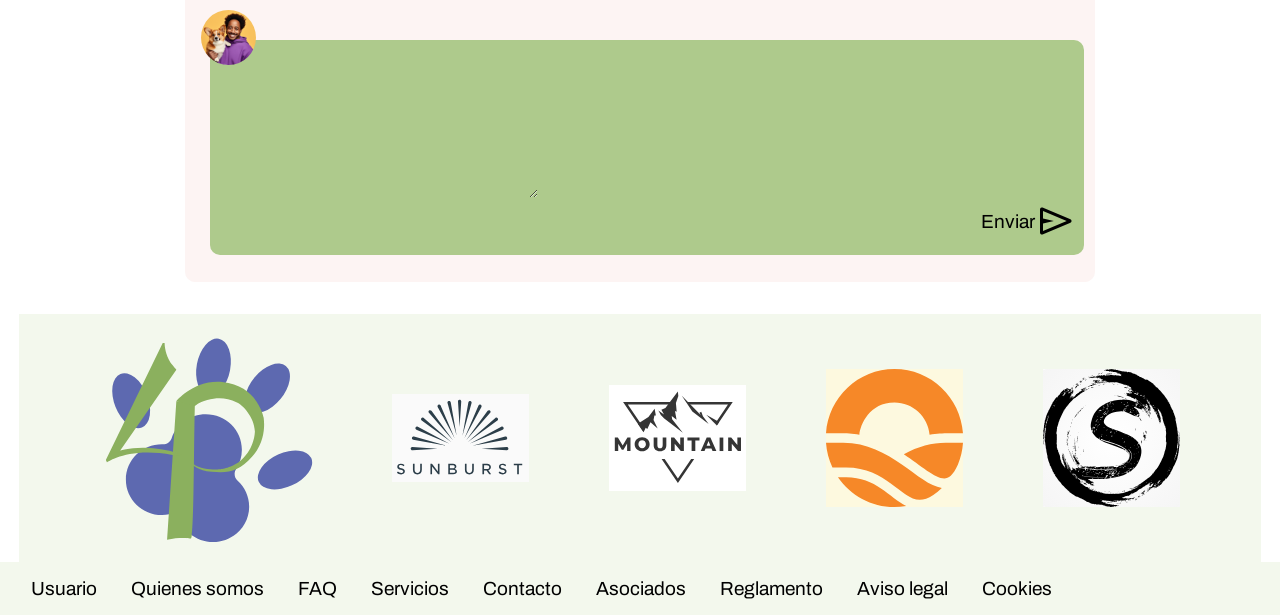
==== commit 157d1cff: "Update comunidad.html" ====
--- a/comunidad.html
+++ b/comunidad.html
@@ -13,17 +13,19 @@
 
 <body>
     <header class="head">
-        <nav> <img class="hMenu" src="assets/small/menu_24dp_000000_FILL0_wght300_GRAD0_opsz24.svg" alt="menu">
+        <nav> <img class="hMenu" src="assets/small/menu_24dp_000000_FILL0_wght300_GRAD0_opsz24.svg" alt="">
             <ul class="linksNav">
-                <li><a href="index.html"><img src="assets/large/home_48dp_000000_FILL0_wght300_GRAD0_opsz48.svg"> Home
+                <li><a href="index.html"><img src="assets/large/home_48dp_000000_FILL0_wght300_GRAD0_opsz48.svg" alt="">
+                        Home
                     </a></li>
-                <li><a href="quienes somos.html"><img
-                            src="assets/large/directions_run_48dp_000000_FILL0_wght300_GRAD0_opsz48.svg">Quienes
+                <li><a href="quienes_somos.html"><img
+                            src="assets/large/directions_run_48dp_000000_FILL0_wght300_GRAD0_opsz48.svg" alt="">Quienes
                         somos</a></li>
-                <li><a href="comunidad.html"><img
-                            src="assets/large/pets_48dp_000000_FILL0_wght300_GRAD0_opsz48.svg">Comunidad</a></li>
+                <li><a href="comunidad.html"><img src="assets/large/pets_48dp_000000_FILL0_wght300_GRAD0_opsz48.svg"
+                            alt="">Comunidad</a></li>
                 <li><a href="eventos.html"><img
-                            src="assets/large/calendar_month_48dp_000000_FILL0_wght300_GRAD0_opsz48.svg">Eventos</a>
+                            src="assets/large/calendar_month_48dp_000000_FILL0_wght300_GRAD0_opsz48.svg"
+                            alt="">Eventos</a>
                 </li>
             </ul>
         </nav>
@@ -34,127 +36,254 @@
         <!-- seccion portada comunidad -->
         <div class="sectionHeaderComunidad">
             <div class="logoCaja">
-                <img class="logo" src="assets/logo default.svg" alt="logo del club 4 patas">
+                <img class="logo" src="assets/logo_default.svg" alt="logo del club 4 patas">
             </div>
             <h1>Comunidad</h1>
         </div>
         <!-- seccion crea post -->
-        <section class="postCaja">
-            <div class="topCaja">
-                <span><img class="userFoto" src="assets/AdobeStock_1290259101.jpeg"></span>
-                <span><input type="text" aria-label="Título" class="tituloPost"></span>
+        <div class="contenedor">
+            <aside class="filtroDskt">
+                <div class="cajaFiltro">
+                    <div class="cajaValores">
+                        <div class="valor">
+                            Fecha
+                            <div class="opcion">
+                                <div class="tipoOpcion">
+                                    <input type="checkbox" id="hoy" name="hoy" value="hoy">
+                                    <label for="hoy">hoy</label>
+                                </div>
+                                <div class="tipoOpcion">
+                                    <input type="checkbox" id="ayer" name="ayer" value="ayer">
+                                    <label for="ayer">ayer</label>
+                                </div>
+                                <div class="tipoOpcion">
+                                    <input type="checkbox" id="estasemana" name="estasenaba" value="estasemana">
+                                    <label for="estasemana">esta semana</label>
+                                </div>
+                            </div>
+                        </div>
+                        <div class="cajaValores">
+                            <div class="valor">
+                                Nivel
+                                <div class="opcion">
+                                    <div class="tipoOpcion">
+                                        <input type="checkbox" id="Muy_fácil" name="Muy_fácil" value="Muy_fácil">
+                                        <label for="Muy_fácil">Muy fácil</label>
+                                    </div>
+                                    <div class="tipoOpcion">
+                                        <input type="checkbox" id="Fácil" name="Fácil" value="Fácil">
+                                        <label for="Fácil">Fácil</label>
+                                    </div>
+                                    <div class="tipoOpcion">
+                                        <input type="checkbox" id="Iniciado" name="Iniciado" value="Iniciado">
+                                        <label for="Iniciado">Iniciado</label>
+                                    </div>
+                                    <div class="tipoOpcion">
+                                        <input type="checkbox" id="Retador" name="Retador" value="Retador">
+                                        <label for="Retador">Retador</label>
+                                    </div>
+                                    <div class="tipoOpcion">
+                                        <input type="checkbox" id="Dificil" name="Dificil" value="Dificil">
+                                        <label for="Dificil">Dificil</label>
+                                    </div>
+                                    <div class="tipoOpcion">
+                                        <input type="checkbox" id="Extremo" name="Extremo" value="Extremo">
+                                        <label for="Extremo">Extremo</label>
+                                    </div>
+                                </div>
+                            </div>
+                        </div>
+                        <div class="cajaValores">
+                            <div class="valor">
+                                Nivel
+                                <div class="opcion">
+                                    <div class="tipoOpcion">
+                                        <input type="checkbox" id="Entreno" name="Entreno" value="Entreno">
+                                        <label for="Entreno">Entreno</label>
+                                    </div>
+                                    <div class="tipoOpcion">
+                                        <input type="checkbox" id="Naturaleza" name="Naturaleza" value="Naturaleza">
+                                        <label for="Naturaleza">Naturaleza</label>
+                                    </div>
+                                    <div class="tipoOpcion">
+                                        <input type="checkbox" id="Curso" name="Curso" value="Curso">
+                                        <label for="Curso">Curso</label>
+                                    </div>
+                                    <div class="tipoOpcion">
+                                        <input type="checkbox" id="Experiencia" name="Experiencia" value="Experiencia">
+                                        <label for="Experiencia">Experiencia</label>
+                                    </div>
+                                    <div class="tipoOpcion">
+                                        <input type="checkbox" id="Ruta" name="Ruta" value="Ruta">
+                                        <label for="Ruta">Ruta</label>
+                                    </div>
+                                    <div class="tipoOpcion">
+                                        <input type="checkbox" id="Carrera" name="Carrera" value="Carrera">
+                                        <label for="Carrera">Carrera</label>
+                                    </div>
+                                </div>
+                            </div>
+                            <div class="cajaValores">
+                                <div class="valor">
+                                    Nivel
+                                    <div class="opcion">
+                                        <div class="tipoOpcion">
+                                            <input type="checkbox" id="Ciudad" name="Ciudad" value="Ciudad">
+                                            <label for="Ciudad">Ciudad</label>
+                                        </div>
+                                        <div class="tipoOpcion">
+                                            <input type="checkbox" id="exterior" name="exterior" value="exterior">
+                                            <label for="exterior">Naturaleza</label>
+                                        </div>
+                                        <div class="tipoOpcion">
+                                            <input type="checkbox" id="Mixto" name="Mixto" value="Mixto">
+                                            <label for="Mixto">Mixto</label>
+                                        </div>
+                                        <div class="tipoOpcion">
+                                            <input type="checkbox" id="Indoors" name="Indoors" value="Indoors">
+                                            <label for="Indoors">Indoors</label>
+                                        </div>
+                                    </div>
+
+                                </div>
+                            </div>
+                        </div>
+                    </div>
+                </div>
+            </aside>
+            <div class="post">
+                <div class="postCaja">
+                    <div class="topCaja">
+                        <span><img class="userFoto" src="assets/AdobeStock_1290259101.jpeg" alt="foto usuario"></span>
+                        <span><input type="text" class="tituloPost"></span>
+                    </div>
+                    <div class="bottomCaja">
+                        <textarea class="textoPost" placeholder="¿Alguna novedad?"></textarea>
+                        <a href="#" class="botonLimpio"> Enviar <img
+                                src="assets/small/send_24dp_000000_FILL0_wght300_GRAD0_opsz24.svg " alt=""></a>
+                    </div>
+                </div>
+                <div class="filtro">
+                    <img src="assets/small/filter_alt_24dp_000000_FILL0_wght300_GRAD0_opsz24.svg" alt="icono filtro">
+                    filtro
+                </div>
+                <!-- seccion post de texto -->
+                <div class="postCaja">
+                    <!-- parte verde del nombre -->
+                    <div class="topCaja">
+                        <span><img class="userFoto" src="assets/AdobeStock_1442007305.jpeg" alt="usuario"></span>
+                        <span>Rita Cartel <br> @Rita_doglove</span>
+                        <span class="postFecha"> 12/06/2024 </span>
+                    </div>
+                    <!-- caja de abajo -->
+                    <div class="bottomCaja">
+                        <div class="textoComentario">
+                            Hoy hemos hecho una salida suave por el camino de la ribera. El grupo ha mantenido un ritmo
+                            muy
+                            cómodo y los perros han disfrutado un montón explorando las zonas de sombra. Gracias a todas
+                            las
+                            personas que habéis venido por la buena energía y la calma que habéis aportado. Ha sido un
+                            entreno
+                            sencillo, pero de esos que se recuerdan.
+                        </div>
+                        <div class="iconComentario"><!-- icones -->
+                            <img class="like" src="assets/small/favorite_24dp_r600_FILL0_wght300_GRAD0_opsz24.svg"
+                                alt="">
+                            <img class="coment" src="assets/small/add_comment_24dp_a400_FILL0_wght300_GRAD0_opsz24.svg"
+                                alt="">
+                        </div>
+                        <div class="line"><!-- separador --></div>
+                        <div class="comentario"><!-- comentarios -->
+                            <div class="cajaUserTransparente"><!-- autor comentario. copiar de top caja -->
+                                <span><img class="userFoto" src="assets/AdobeStock_1442007305.jpeg"
+                                        alt="usuario"></span>
+                                <span>Rita Cartel <br> @Rita_doglove</span>
+                            </div>
+                            <div class="cajaTextoComentario">
+                                <p>El ambiente ha sido perfecto. Mi perro ha ido súper relajado todo el rato. Gracias
+                                    por la
+                                    compañía.</p>
+                            </div>
+                        </div>
+                        <div><!-- caja para escribir comentario -->
+                            <!-- foto perfil --><img class="userFotoComentario" src="assets/AdobeStock_1290259101.jpeg"
+                                alt="user foto">
+                            <div class="comentarioTextarea">
+                                <!-- textarea -->
+                                <textarea class="textoPost"></textarea>
+                                <a href="#" class="botonLimpio"> Enviar <img
+                                        src="assets/small/send_24dp_000000_FILL0_wght300_GRAD0_opsz24.svg" alt=""></a>
+                            </div>
+                        </div>
+                    </div>
+
+                </div>
+                <!-- seccion post de texto con imagen -->
+                <div class="postCaja">
+                    <!-- parte verde del nombre -->
+                    <div class="topCaja">
+                        <span><img class="userFoto" src="assets/AdobeStock_1442007305.jpeg" alt="user"></span>
+                        <span>Rita Cartel <br> @Rita_doglove</span>
+                        <span class="postFecha"> 12/06/2024 </span>
+                    </div>
+                    <!-- caja de abajo -->
+                    <div class="bottomCaja">
+                        <img class="cometarioImagen" src="assets/AdobeStock_1290259101.jpeg"
+                            alt="foto de una salida de canicross">
+                        <div class="textoComentario">
+                            El grupo experimentado ha tenido hoy un entreno intenso preparando la próxima competición de
+                            canicross. Ritmo firme, buena técnica y muy buena coordinación con los perros. Gran trabajo
+                            de
+                            todos
+                            los equipos; seguimos avanzando con mucha constancia.
+                        </div>
+                        <div class="iconComentario"><!-- icones -->
+                            <img class="like" src="assets/small/favorite_24dp_r600_FILL0_wght300_GRAD0_opsz24.svg"
+                                alt="">
+                            <img class="coment" src="assets/small/add_comment_24dp_a400_FILL0_wght300_GRAD0_opsz24.svg"
+                                alt="">
+                        </div>
+                        <div class="line"><!-- separador --></div>
+                        <div class="comentario"><!-- comentarios -->
+                            <div class="cajaUserTransparente"><!-- autor comentario. copiar de top caja -->
+                                <span><img class="userFoto" src="assets/AdobeStock_1442007305.jpeg" alt="user"></span>
+                                <span>Rita Cartel <br> @Rita_doglove</span>
+                            </div>
+                            <div class="cajaTextoComentario">
+                                <p>El ambiente ha sido perfecto. Mi perro ha ido súper relajado todo el rato. Gracias
+                                    por la
+                                    compañía.</p>
+                            </div>
+                        </div>
+                        <div><!-- caja para escribir comentario -->
+                            <!-- foto perfil --><img class="userFotoComentario" src="assets/AdobeStock_1290259101.jpeg"
+                                alt="user">
+                            <div class="comentarioTextarea">
+                                <!-- textarea -->
+                                <textarea class="textoPost"></textarea>
+                                <a href="#" class="botonLimpio"> Enviar <img
+                                        src="assets/small/send_24dp_000000_FILL0_wght300_GRAD0_opsz24.svg" alt=""></a>
+                            </div>
+                        </div>
+                    </div>
+                </div>
             </div>
-            <div class="bottomCaja">
-                <textarea class="textoPost" placeholder="¿Alguna novedad?"></textarea>
-                <a href="#" class="botonLimpio"> Enviar <img
-                        src="assets/small/send_24dp_000000_FILL0_wght300_GRAD0_opsz24.svg"></a>
-            </div>
-        </section>
-        <div class="filtro">
-            <img src="assets/small/filter_alt_24dp_000000_FILL0_wght300_GRAD0_opsz24.svg" alt="icono filtro">
-            filtro
-        </div>
-        <!-- seccion post de texto -->
-        <section class="postCaja">
-            <!-- parte verde del nombre -->
-            <div class="topCaja">
-                <span><img class="userFoto" src="assets/AdobeStock_1442007305.jpeg"></span>
-                <span>Rita Cartel <br> @Rita_doglove</span>
-                <span class="postFecha"> 12/06/2024 </span>
-            </div>
-            <!-- caja de abajo -->
-            <div class="bottomCaja">
-                <div class="textoComentario">
-                    Hoy hemos hecho una salida suave por el camino de la ribera. El grupo ha mantenido un ritmo muy
-                    cómodo y los perros han disfrutado un montón explorando las zonas de sombra. Gracias a todas las
-                    personas que habéis venido por la buena energía y la calma que habéis aportado. Ha sido un entreno
-                    sencillo, pero de esos que se recuerdan.
-                </div>
-                <div class="iconComentario"><!-- icones -->
-                    <img class="like" src="assets/small/favorite_24dp_000000_FILL0_wght300_GRAD0_opsz24.svg">
-                    <img class="coment" src="assets/small/add_comment_24dp_000000_FILL0_wght300_GRAD0_opsz24.svg">
-                </div>
-                <div class="line"><!-- separador --></div>
-                <div class="comentario"><!-- comentarios -->
-                    <div class="cajaUserTransparente"><!-- autor comentario. copiar de top caja -->
-                        <span><img class="userFoto" src="assets/AdobeStock_1442007305.jpeg"></span>
-                        <span>Rita Cartel <br> @Rita_doglove</span>
-                    </div>
-                    <div class="cajaTextoComentario">
-                        <p>El ambiente ha sido perfecto. Mi perro ha ido súper relajado todo el rato. Gracias por la
-                            compañía.</p>
-                    </div>
-                </div>
-                <div><!-- caja para escribir comentario -->
-                    <!-- foto perfil --><img class="userFotoComentario" src="assets/AdobeStock_1290259101.jpeg">
-                    <div class="comentarioTextarea">
-                        <!-- textarea -->
-                        <textarea class="textoPost"></textarea>
-                        <a href="#" class="botonLimpio"> Enviar <img
-                                src="assets/small/send_24dp_000000_FILL0_wght300_GRAD0_opsz24.svg"></a>
-                    </div>
-                </div>
-            </div>
-
-        </section>
-        <!-- seccion post de texto con imagen -->
-        <section class="postCaja">
-            <!-- parte verde del nombre -->
-            <div class="topCaja">
-                <span><img class="userFoto" src="assets/AdobeStock_1442007305.jpeg"></span>
-                <span>Rita Cartel <br> @Rita_doglove</span>
-                <span class="postFecha"> 12/06/2024 </span>
-            </div>
-            <!-- caja de abajo -->
-            <div class="bottomCaja">
-                <img class="cometarioImagen" src="assets/AdobeStock_1290259101.jpeg"
-                    alt="foto de una salida de canicross">
-                <div class="textoComentario">
-                    El grupo experimentado ha tenido hoy un entreno intenso preparando la próxima competición de
-                    canicross. Ritmo firme, buena técnica y muy buena coordinación con los perros. Gran trabajo de todos
-                    los equipos; seguimos avanzando con mucha constancia.
-                </div>
-                <div class="iconComentario"><!-- icones -->
-                    <img class="like" src="assets/small/favorite_24dp_000000_FILL0_wght300_GRAD0_opsz24.svg">
-                    <img class="coment" src="assets/small/add_comment_24dp_000000_FILL0_wght300_GRAD0_opsz24.svg">
-                </div>
-                <div class="line"><!-- separador --></div>
-                <div class="comentario"><!-- comentarios -->
-                    <div class="cajaUserTransparente"><!-- autor comentario. copiar de top caja -->
-                        <span><img class="userFoto" src="assets/AdobeStock_1442007305.jpeg"></span>
-                        <span>Rita Cartel <br> @Rita_doglove</span>
-                    </div>
-                    <div class="cajaTextoComentario">
-                        <p>El ambiente ha sido perfecto. Mi perro ha ido súper relajado todo el rato. Gracias por la
-                            compañía.</p>
-                    </div>
-                </div>
-                <div><!-- caja para escribir comentario -->
-                    <!-- foto perfil --><img class="userFotoComentario" src="assets/AdobeStock_1290259101.jpeg">
-                    <div class="comentarioTextarea">
-                        <!-- textarea -->
-                        <textarea class="textoPost"></textarea>
-                        <a href="#" class="botonLimpio"> Enviar <img
-                                src="assets/small/send_24dp_000000_FILL0_wght300_GRAD0_opsz24.svg"></a>
-                    </div>
-                </div>
-            </div>
-        </section>
+        </div>
     </main>
 
     <footer>
-       <div class="logoBox">
-            <img class="logoFooter" src="assets/logo default.svg">
+        <div class="logoBox">
+            <img class="logoFooter" src="assets/logo_default.svg" alt="">
             <div class="extLogoBox">
-                <img src="assets/sunburst.svg">
-                <img src="assets/maountain.svg">
-                <img src="assets/naranjao.svg">
-                <img src="assets/s.svg">
+                <img src="assets/sunburst.svg" alt="">
+                <img src="assets/maountain.svg" alt="">
+                <img src="assets/naranjao.svg" alt="">
+                <img src="assets/s.svg" alt="">
             </div>
         </div>
         <div class="linkBox">
             <a href="#">Usuario</a>
-            <a href="quienes somos.html">Quienes somos</a>
+            <a href="quienes_somos.html">Quienes somos</a>
             <a href="#">FAQ</a>
             <a href="#">Servicios</a>
             <a href="#">Contacto</a>
@@ -164,4 +293,4 @@
             <a href="#">Cookies</a>
         </div>
     </footer>
-</body>+</body>
--- a/style.css
+++ b/style.css
@@ -280,6 +280,12 @@
 
 .caniblog>.boton {
     text-wrap: nowrap;
+}
+
+.blogImagen {
+    width: 100%;
+    height: auto;
+    object-fit: cover;
 }
 
 /*quienes somos especifico*/
@@ -737,21 +743,33 @@
 
     .twitTexto {
         margin: 0px 10px;
-        color: var(--azul_600);
+        color: var(--azul_800);
+        font-family: Archivo;
+        font-size: 15px;
     }
 
     .twitContenido {
         margin: 0px 10px;
+        font-family: Archivo;
+        font-size: 15px;
     }
 
     .instaRedes {
-        width: 600px;
+        width: 700px;
         display: flex;
         flex-direction: row;
         justify-content: space-between;
         flex-wrap: wrap;
     }
 
+    .twitTarjeta {
+        width: 450px;
+        height: 108px;
+    }
+
+    .twitIcono {
+        width: 48px;
+    }
 
 
     /*quienes somos*/
@@ -849,7 +867,8 @@
         margin: 1em auto;
     }
 
-    .userFoto, .userFotoComentario {
+    .userFoto,
+    .userFotoComentario {
         width: 55px;
         height: 55px;
     }
@@ -929,4 +948,4 @@
     .arrowL {
         transform: scale(2);
     }
-}+}
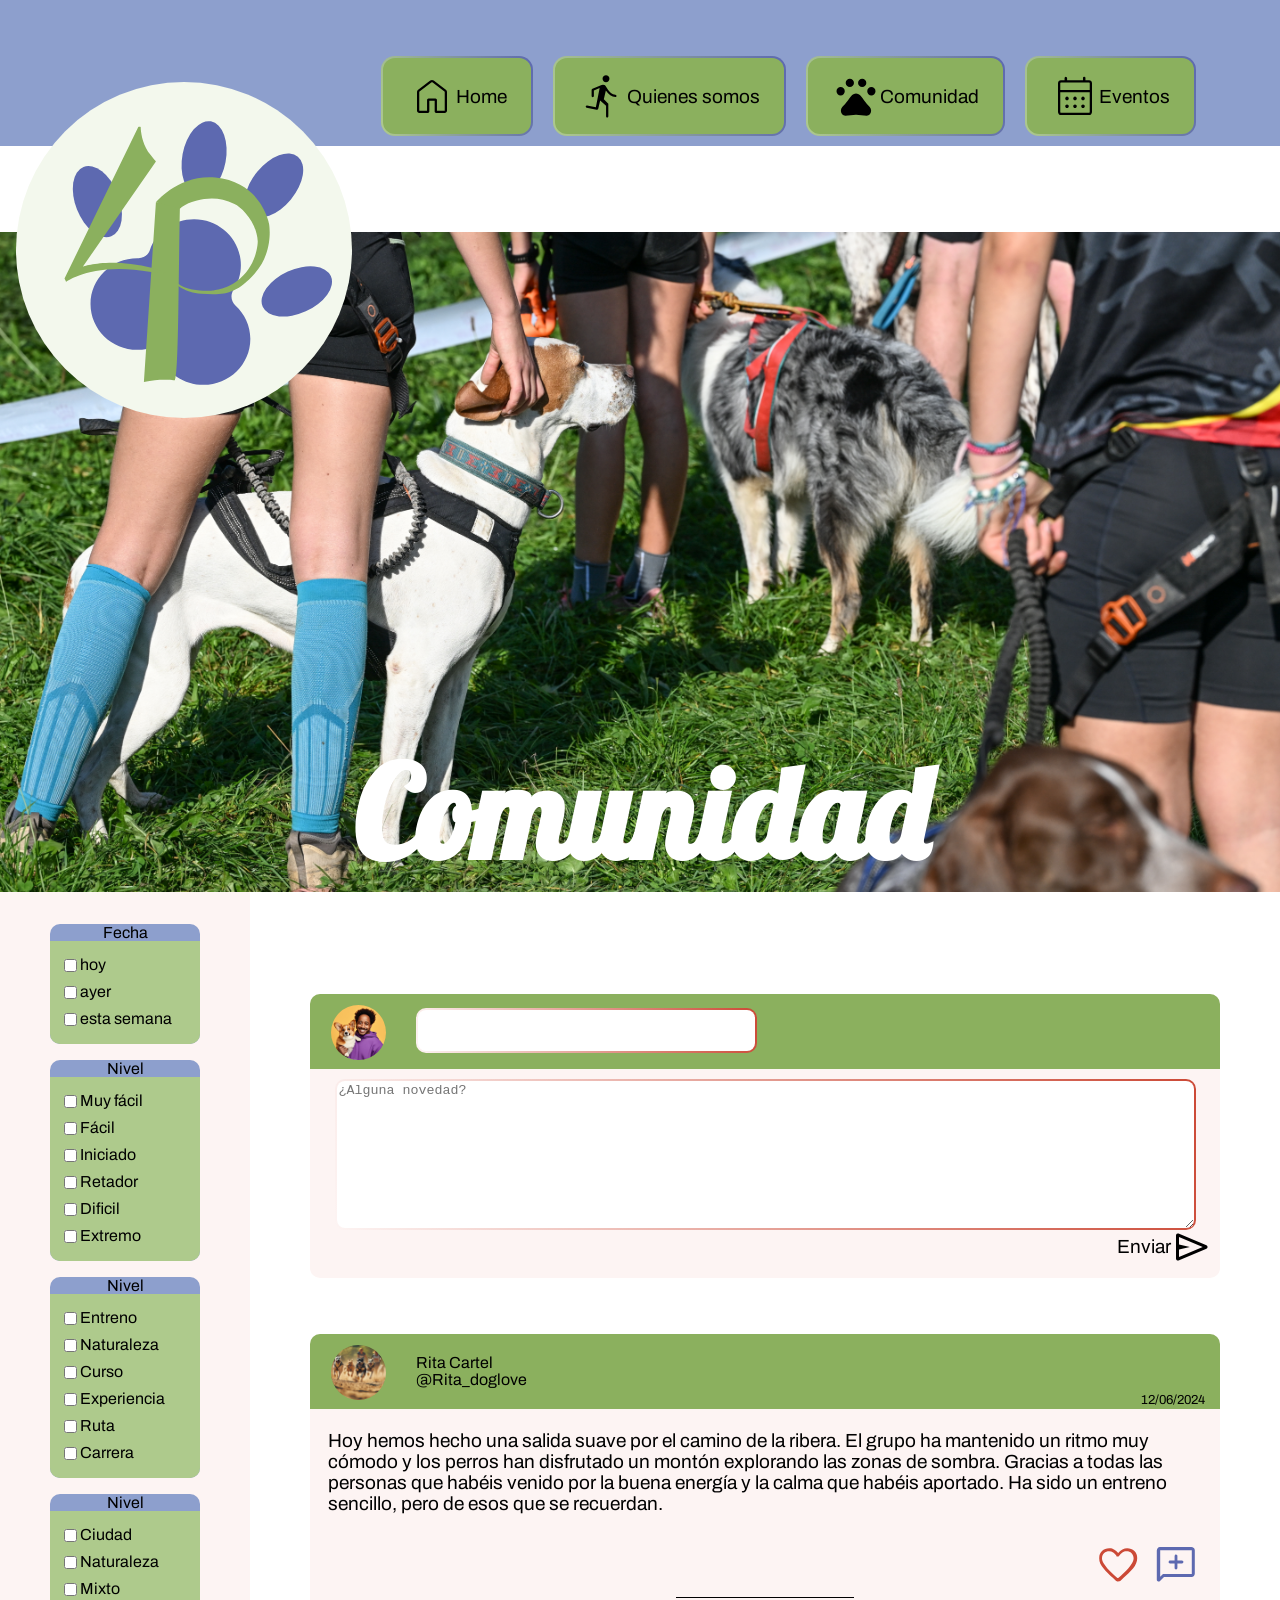
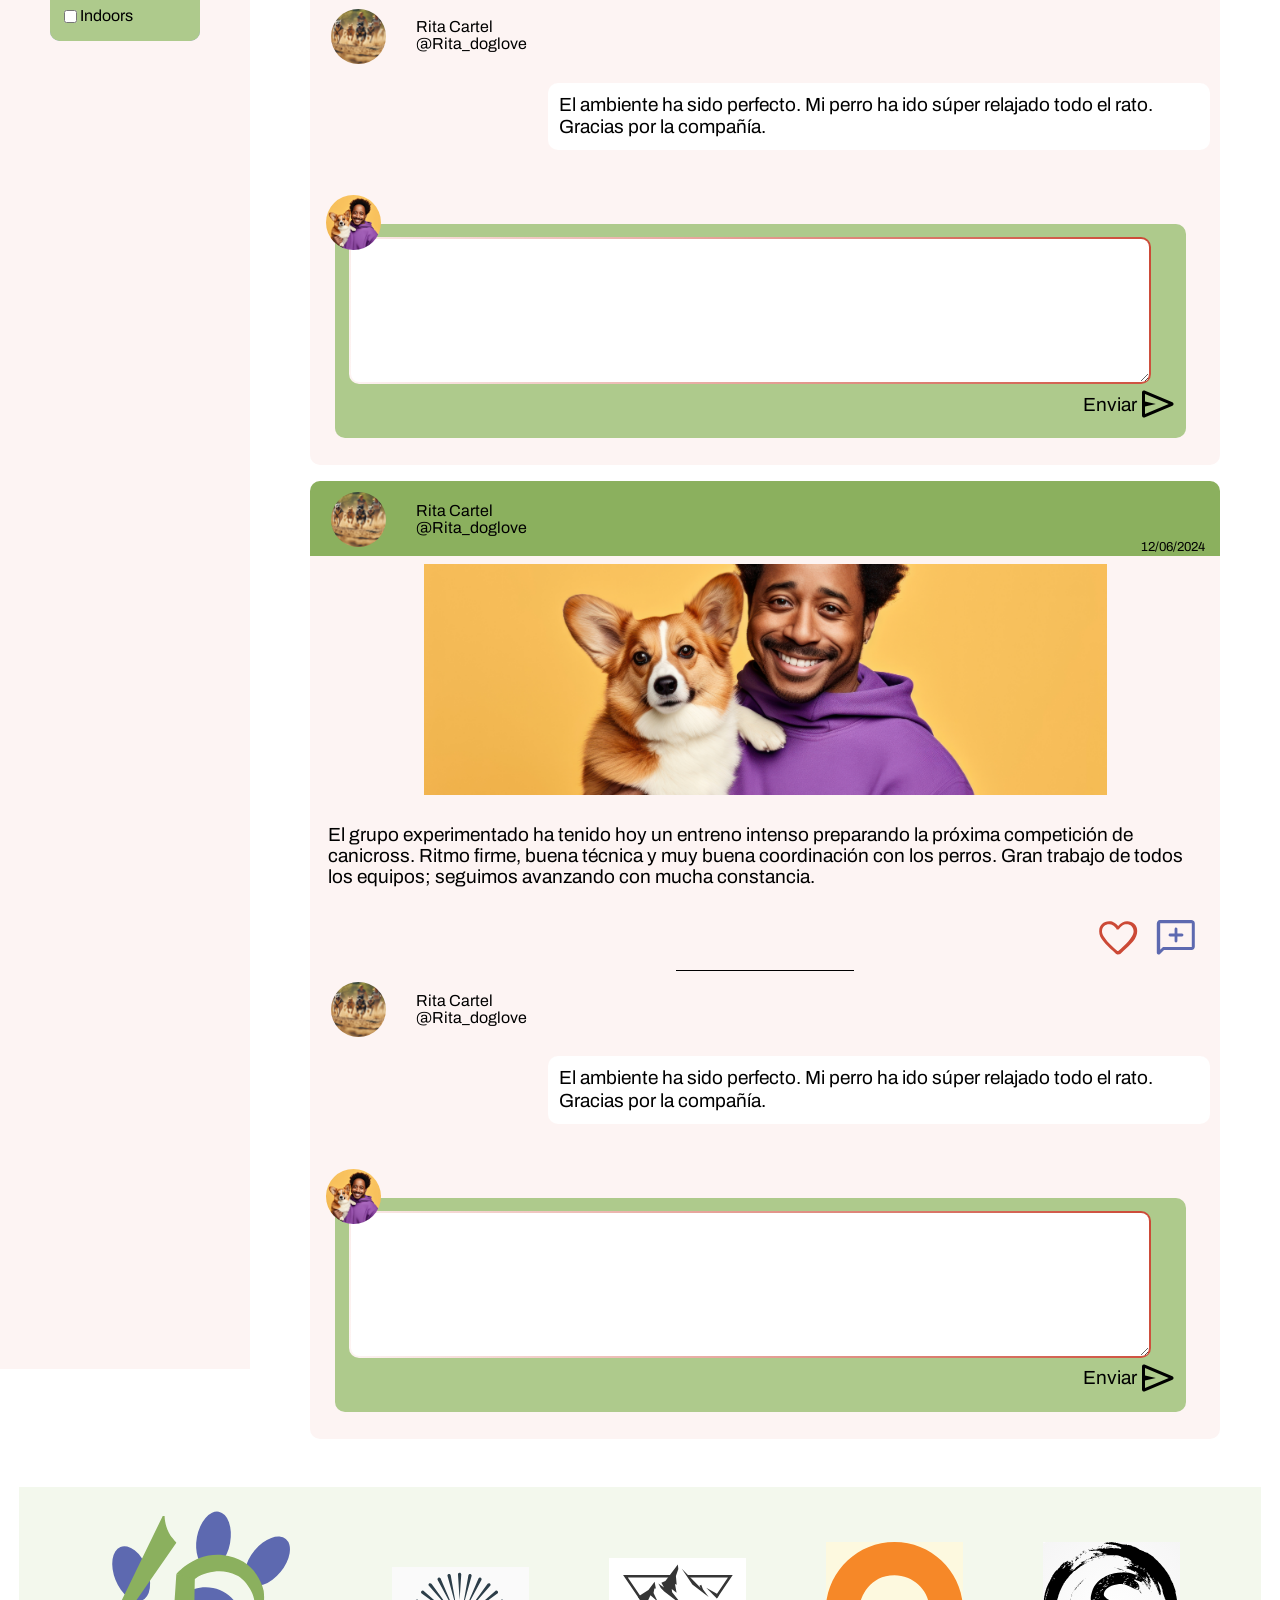
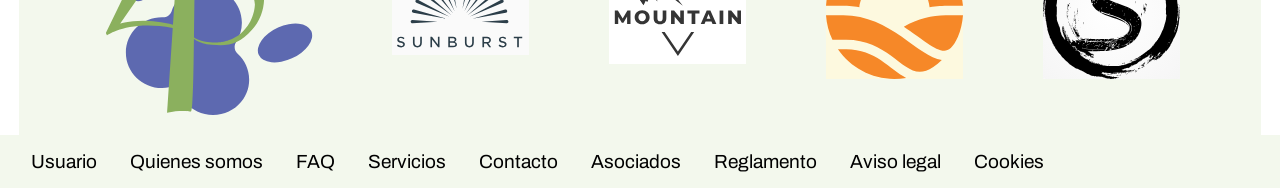
==== commit daf1caa4: "comentarios" ====
--- a/comunidad.html
+++ b/comunidad.html
@@ -41,14 +41,14 @@
             <h1>Comunidad</h1>
         </div>
         <!-- seccion crea post -->
-        <div class="contenedor">
-            <aside class="filtroDskt">
-                <div class="cajaFiltro">
-                    <div class="cajaValores">
-                        <div class="valor">
+        <div class="contenedor"><!-- es un contenedor generalista -->
+            <aside class="filtroDskt"><!-- contiene los filtros del desktop -->
+                <div class="cajaFiltro"> <!-- la caja de cada seccion? revisar -->
+                    <div class="cajaValores"> 
+                        <div class="valor"><!-- cada seccion y su titulo -->
                             Fecha
-                            <div class="opcion">
-                                <div class="tipoOpcion">
+                            <div class="opcion"><!-- por encima, cada una de las opciones -->
+                                <div class="tipoOpcion"><!-- caja con el checkbox y su label -->
                                     <input type="checkbox" id="hoy" name="hoy" value="hoy">
                                     <label for="hoy">hoy</label>
                                 </div>
@@ -151,19 +151,19 @@
                     </div>
                 </div>
             </aside>
-            <div class="post">
-                <div class="postCaja">
-                    <div class="topCaja">
-                        <span><img class="userFoto" src="assets/AdobeStock_1290259101.jpeg" alt="foto usuario"></span>
-                        <span><input type="text" class="tituloPost"></span>
-                    </div>
-                    <div class="bottomCaja">
-                        <textarea class="textoPost" placeholder="¿Alguna novedad?"></textarea>
+            <div class="post"><!-- primera caja, para posetar el usuario, se deberia revisar para aumentar con el tamaño al escrubir -->
+                <div class="postCaja"><!-- caja base -->
+                    <div class="topCaja"><!-- parte superior de la caja -->
+                        <span><img class="userFoto" src="assets/AdobeStock_1290259101.jpeg" alt="foto usuario"></span> <!-- usuario -->
+                        <span><input type="text" class="tituloPost"></span><!-- input para el titulo -->
+                    </div>
+                    <div class="bottomCaja"><!-- parte inferior -->
+                        <textarea class="textoPost" placeholder="¿Alguna novedad?"></textarea> 
                         <a href="#" class="botonLimpio"> Enviar <img
-                                src="assets/small/send_24dp_000000_FILL0_wght300_GRAD0_opsz24.svg " alt=""></a>
-                    </div>
-                </div>
-                <div class="filtro">
+                                src="assets/small/send_24dp_000000_FILL0_wght300_GRAD0_opsz24.svg " alt=""></a><!-- para enviar el post escrtito, es plano ahora mismo -->
+                    </div>
+                </div>
+                <div class="filtro"><!-- en formato movil aqui nacen los filtros -->
                     <img src="assets/small/filter_alt_24dp_000000_FILL0_wght300_GRAD0_opsz24.svg" alt="icono filtro">
                     filtro
                 </div>
@@ -294,3 +294,4 @@
         </div>
     </footer>
 </body>
+</html>
--- a/style.css
+++ b/style.css
@@ -37,6 +37,7 @@
 body,
 html {
     margin: 0;
+    font-family: var(--font_1);
 }
 
 .head {
@@ -232,7 +233,6 @@
     border-radius: 15px;
     display: flex;
     justify-content: left;
-    align-items: left;
     margin: auto;
     margin-bottom: 15px;
     border: 2px solid transparent;
@@ -292,7 +292,7 @@
 
 .qsFoto {
     width: 100%;
-    margin: 0em 0em 0 2em 0em;
+    margin: 0em 0em 2em 0em;
 }
 
 .quienesSomos {
@@ -304,6 +304,10 @@
 }
 
 /*comunidad*/
+.filtroDskt {
+    visibility: hidden;
+}
+
 .postCaja {
     background-color: var(--neutro_2);
     border-radius: 10px;
@@ -360,7 +364,7 @@
     border-color: transparent;
     border: 2px solid transparent;
     background:
-        linear-gradient(white) padding-box,
+        linear-gradient(white, white) padding-box,
         /*cubre el fondo real*/
         linear-gradient(75deg, var(--neutro_2), var(--rojo_600)) border-box;
     outline: none;
@@ -376,7 +380,7 @@
     border-color: transparent;
     border: 2px solid transparent;
     background:
-        linear-gradient(white) padding-box,
+        linear-gradient(white, white) padding-box,
         /*cubre el fondo real*/
         linear-gradient(75deg, var(--neutro_2), var(--rojo_600)) border-box;
     outline: none;
@@ -483,7 +487,7 @@
     margin: 2em auto 19px;
     border: 2px solid transparent;
     background:
-        linear-gradient(var(--neutro_1)) padding-box,
+        linear-gradient(var(--neutro_1), var(--neutro_1)) padding-box,
         /*cubre el fondo real*/
         linear-gradient(75deg, var(--verde_300), var(--azul_600)) border-box;
     /*degradaddo que se vera en el borde*/
@@ -522,7 +526,7 @@
     border: 2px solid transparent;
     border-radius: 10px;
     background:
-        linear-gradient(var(--neutro_2)) padding-box,
+        linear-gradient(var(--neutro_2), var(--neutro_2)) padding-box,
         /*cubre el fondo real*/
         linear-gradient(75deg, var(--verde_300), var(--azul_600)) border-box;
     /*degradaddo que se vera en el borde*/
@@ -534,7 +538,7 @@
     border-radius: 14px;
     border: 2px solid transparent;
     background:
-        linear-gradient(var(--verde_400)) padding-box,
+        linear-gradient(var(--verde_400), var(--verde_400)) padding-box,
         /*cubre el fondo real*/
         linear-gradient(75deg, var(--verde_300), var(--azul_600)) border-box;
     /*degradaddo que se vera en el borde*/
@@ -852,6 +856,19 @@
     }
 
     /*comunidad*/
+    .filtro {
+        visibility: hidden;
+    }
+
+    .contenedor {
+        display: flex;
+        flex-direction: row;
+    }
+
+    .post {
+        margin: 0 auto;
+    }
+
     .sectionHeaderComunidad {
         width: 100%;
         min-height: 530px;
@@ -891,7 +908,64 @@
     .textoComentario {
         font-family: Archivo;
         font-size: 19px;
-        margin: 8px 17px;
+        margin: 21px 18px;
+
+    }
+
+    .like,
+    .coment {
+        width: 48px;
+    }
+
+    .comentarioTextarea>.textoPost {
+        width: 798px;
+    }
+
+    .comentarioTextarea {
+        width: 851px;
+    }
+
+    .cometarioImagen {
+        width: 683px;
+        height: 231px;
+        object-fit: cover;
+    }
+
+    .filtroDskt {
+        visibility: visible;
+        background-color: var(--neutro_2);
+        display: flex;
+        flex-direction: column;
+        align-items: center;
+        width: 250px;
+        transform: translateY(-86px);
+    }
+
+    .cajaFiltro {
+        margin: 1em;
+    }
+
+    .opcion {
+        display: flex;
+        flex-direction: column;
+        background-color: var(--verde_300);
+        border-radius: 0px 0px 10px 10px;
+        gap: 8px;
+        padding: 15px 5px 15px 0px;
+    }
+
+    .valor {
+        background-color: var(--azul_400);
+        border-radius: 10px;
+        text-align: center;
+        margin: 1em;
+        width: 150px;
+    }
+
+    .tipoOpcion {
+        display: flex;
+        flex-direction: row;
+        margin: 0 5px 0px 10px;
     }
 
     /*eventos*/
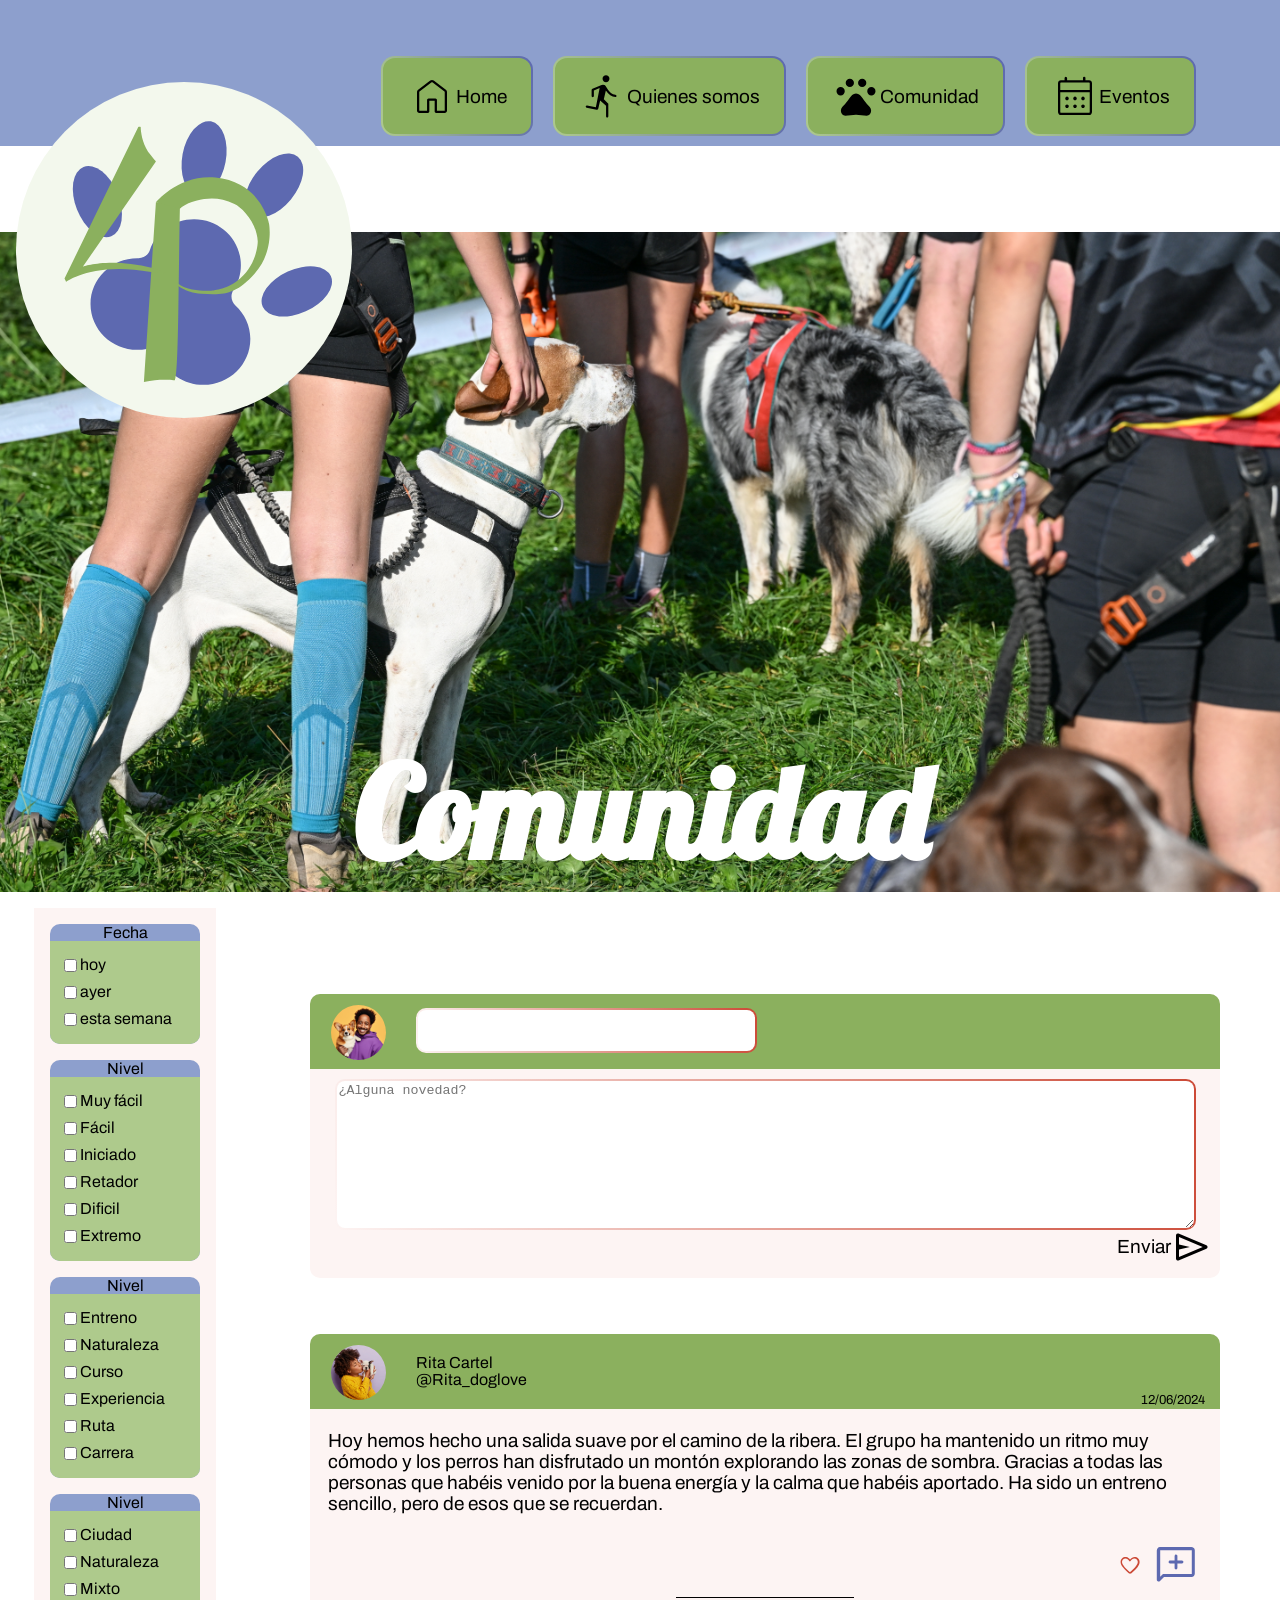
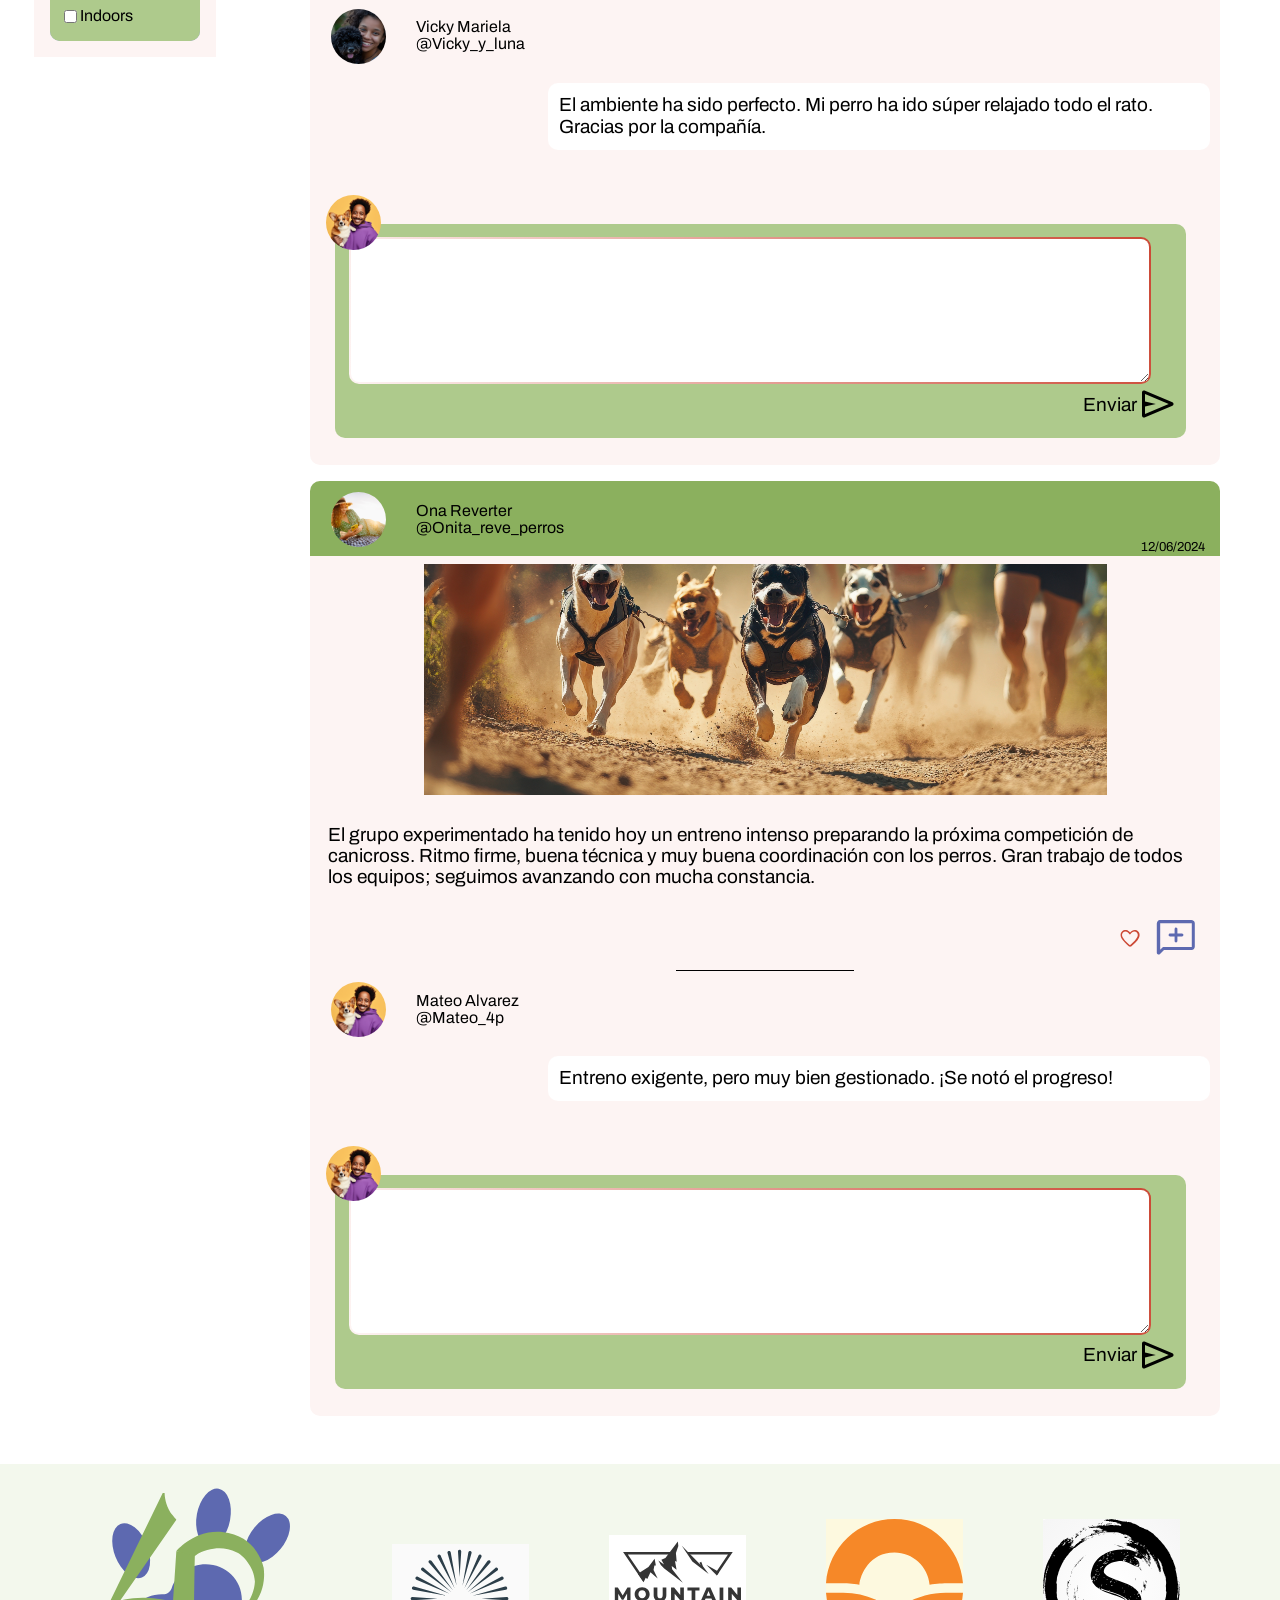
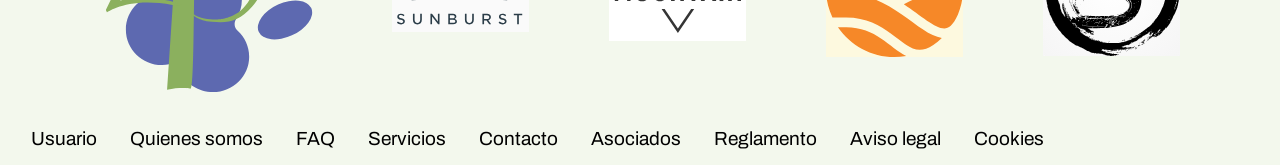
==== commit 637ae957: "Fix HTML formatting and add new content" ====
--- a/comunidad.html
+++ b/comunidad.html
@@ -44,7 +44,7 @@
         <div class="contenedor"><!-- es un contenedor generalista -->
             <aside class="filtroDskt"><!-- contiene los filtros del desktop -->
                 <div class="cajaFiltro"> <!-- la caja de cada seccion? revisar -->
-                    <div class="cajaValores"> 
+                    <div class="cajaValores">
                         <div class="valor"><!-- cada seccion y su titulo -->
                             Fecha
                             <div class="opcion"><!-- por encima, cada una de las opciones -->
@@ -151,16 +151,19 @@
                     </div>
                 </div>
             </aside>
-            <div class="post"><!-- primera caja, para posetar el usuario, se deberia revisar para aumentar con el tamaño al escrubir -->
+            <div class="post">
+                <!-- primera caja, para posetar el usuario, se deberia revisar para aumentar con el tamaño al escrubir -->
                 <div class="postCaja"><!-- caja base -->
                     <div class="topCaja"><!-- parte superior de la caja -->
-                        <span><img class="userFoto" src="assets/AdobeStock_1290259101.jpeg" alt="foto usuario"></span> <!-- usuario -->
+                        <span><img class="userFoto" src="assets/AdobeStock_1290259101.jpeg" alt="foto usuario"></span>
+                        <!-- usuario -->
                         <span><input type="text" class="tituloPost"></span><!-- input para el titulo -->
                     </div>
                     <div class="bottomCaja"><!-- parte inferior -->
-                        <textarea class="textoPost" placeholder="¿Alguna novedad?"></textarea> 
+                        <textarea class="textoPost" placeholder="¿Alguna novedad?"></textarea>
                         <a href="#" class="botonLimpio"> Enviar <img
-                                src="assets/small/send_24dp_000000_FILL0_wght300_GRAD0_opsz24.svg " alt=""></a><!-- para enviar el post escrtito, es plano ahora mismo -->
+                                src="assets/small/send_24dp_000000_FILL0_wght300_GRAD0_opsz24.svg "
+                                alt=""></a><!-- para enviar el post escrtito, es plano ahora mismo -->
                     </div>
                 </div>
                 <div class="filtro"><!-- en formato movil aqui nacen los filtros -->
@@ -171,7 +174,7 @@
                 <div class="postCaja">
                     <!-- parte verde del nombre -->
                     <div class="topCaja">
-                        <span><img class="userFoto" src="assets/AdobeStock_1442007305.jpeg" alt="usuario"></span>
+                        <span><img class="userFoto" src="assets/AdobeStock_267281582.jpeg" alt="usuario"></span>
                         <span>Rita Cartel <br> @Rita_doglove</span>
                         <span class="postFecha"> 12/06/2024 </span>
                     </div>
@@ -195,9 +198,9 @@
                         <div class="line"><!-- separador --></div>
                         <div class="comentario"><!-- comentarios -->
                             <div class="cajaUserTransparente"><!-- autor comentario. copiar de top caja -->
-                                <span><img class="userFoto" src="assets/AdobeStock_1442007305.jpeg"
-                                        alt="usuario"></span>
-                                <span>Rita Cartel <br> @Rita_doglove</span>
+                                <span><img class="userFoto" src="assets/AdobeStock_972955755.jpeg" alt="usuario"></span>
+                                <span>Vicky Mariela <br>
+                                    @Vicky_y_luna </span>
                             </div>
                             <div class="cajaTextoComentario">
                                 <p>El ambiente ha sido perfecto. Mi perro ha ido súper relajado todo el rato. Gracias
@@ -222,13 +225,14 @@
                 <div class="postCaja">
                     <!-- parte verde del nombre -->
                     <div class="topCaja">
-                        <span><img class="userFoto" src="assets/AdobeStock_1442007305.jpeg" alt="user"></span>
-                        <span>Rita Cartel <br> @Rita_doglove</span>
+                        <span><img class="userFoto" src="assets/AdobeStock_1222567808.jpeg" alt="user"></span>
+                        <span>Ona Reverter
+                            <br> @Onita_reve_perros</span>
                         <span class="postFecha"> 12/06/2024 </span>
                     </div>
                     <!-- caja de abajo -->
                     <div class="bottomCaja">
-                        <img class="cometarioImagen" src="assets/AdobeStock_1290259101.jpeg"
+                        <img class="cometarioImagen" src="assets/AdobeStock_1442007305.jpeg"
                             alt="foto de una salida de canicross">
                         <div class="textoComentario">
                             El grupo experimentado ha tenido hoy un entreno intenso preparando la próxima competición de
@@ -246,13 +250,11 @@
                         <div class="line"><!-- separador --></div>
                         <div class="comentario"><!-- comentarios -->
                             <div class="cajaUserTransparente"><!-- autor comentario. copiar de top caja -->
-                                <span><img class="userFoto" src="assets/AdobeStock_1442007305.jpeg" alt="user"></span>
-                                <span>Rita Cartel <br> @Rita_doglove</span>
+                                <span><img class="userFoto" src="assets/AdobeStock_1290259101.jpeg" alt="user"></span>
+                                <span>Mateo Alvarez<br> @Mateo_4p</span>
                             </div>
                             <div class="cajaTextoComentario">
-                                <p>El ambiente ha sido perfecto. Mi perro ha ido súper relajado todo el rato. Gracias
-                                    por la
-                                    compañía.</p>
+                                <p>Entreno exigente, pero muy bien gestionado. ¡Se notó el progreso!</p>
                             </div>
                         </div>
                         <div><!-- caja para escribir comentario -->
@@ -294,4 +296,5 @@
         </div>
     </footer>
 </body>
+
 </html>
--- a/style.css
+++ b/style.css
@@ -12,6 +12,8 @@
     font-style: normal;
 }
 
+/*se suben tipografias*/
+/*rooteo de las variables de color y texto*/
 :root {
     --verde_300: #aeca8c;
     --verde_400: #8bb05e;
@@ -34,12 +36,14 @@
     --font_2: "lobster", serif;
 }
 
+/*preparacion del documenot*/
 body,
 html {
     margin: 0;
     font-family: var(--font_1);
 }
 
+/*header*/
 .head {
     background-color: var(--azul_400);
     margin: 0;
@@ -67,6 +71,7 @@
     margin-left: auto;
     margin-right: auto;
     z-index: 2;
+    /*para la colocacion adecuada en el panel general*/
     transform: translatey(-85px);
     display: flex;
 }
@@ -86,6 +91,8 @@
     margin-right: 18px;
 }
 
+/*generales movil*/
+
 p {
     font-family: var(--font_1);
     font-size: 16px;
@@ -106,8 +113,9 @@
     text-align: center;
 }
 
+/*a partir de h3 se utiliza fuente normal de p*/
 /*landing  quienes somos */
-
+/*se añaden todas las imagenes frontales de seccion de todas las paginas*/
 .sectionHeaderLanding {
     background-image: url(assets/AdobeStock_561762992.jpeg);
     background-size: cover;
@@ -139,6 +147,8 @@
 .sectionHeaderQS>h1 {
     color: black;
 }
+
+/*es cambio para mejor visibilidad, pero no queda igual que en el diseño, repasar con diseño*/
 
 .qs_landing_box {
     background-color: var(--neutro_1);
@@ -187,9 +197,21 @@
     margin: 20px auto;
 }
 
+.boton:hover {
+    /*hay que revisar por que los icones no se pueden modificar desde css el color, o bien se suben dos y se hidean o se sube directo en css*/
+    background:
+        linear-gradient(var(--verde_600), var(--verde_600)) padding-box,
+        /*cubre el fondo real*/
+        linear-gradient(75deg, var(--verde_300), var(--azul_600)) border-box;
+    /*degradaddo que se vera en el borde*/
+    color: white;
+}
+
+
 /* redes */
 
 .instaTrjeta {
+    /*se reutiliza en todo el resto de la pagina a pesar de estar en landing*/
     background-color: var(--neutro_1);
     width: 214px;
     height: 272px;
@@ -201,10 +223,13 @@
     margin: auto;
     margin-bottom: 15px;
     border: 2px solid transparent;
+    /*se tiene que realizar este metodo de background con padding y border box porque border no admite degradado de forma nativa, se indican bordes pero transparantes*/
     background:
         linear-gradient(var(--neutro_1), var(--neutro_1)) padding-box,
+        /*esto colorea el fondo*/
         /*cubre el fondo real*/
         linear-gradient(75deg, var(--verde_300), var(--azul_600)) border-box;
+    /*esto colorea el borde*/
     /*degradaddo que se vera en el borde*/
 }
 
@@ -305,7 +330,10 @@
 
 /*comunidad*/
 .filtroDskt {
+    /*en movil esta parte esta oculta*/
     visibility: hidden;
+    width: 0PX;
+    height: 0px;
 }
 
 .postCaja {
@@ -398,6 +426,7 @@
     margin-left: 21px;
     margin-right: 30px;
     transform: translate(-5px, 35px);
+    /*para la correcta colocacion de la imagen de usuario*/
 }
 
 .cometarioImagen {
@@ -421,7 +450,7 @@
 .iconComentario>.like,
 .coment {
     margin: 5px;
-
+    width: 24PX;
 }
 
 .line {
@@ -508,10 +537,12 @@
 
 td,
 .mes {
+    /*numero del dia*/
     font-size: 25px;
 }
 
 th {
+    /*dias de la semana*/
     font-size: 16px;
     color: grey;
 }
@@ -557,13 +588,14 @@
 
 /*footer*/
 .logoBox {
+    /*ordena el contenedor general de logos*/
     background-color: var(--neutro_1);
     display: flex;
     flex-direction: row;
     align-items: center;
     justify-content: center;
-    margin: 2em 19px 0px 19px;
-    padding: 1em 0px 1em 0px;
+    margin: 2em 0px 0px 0px;
+    padding: 1em 19px 1em 19px;
     gap: 2em;
 }
 
@@ -573,6 +605,7 @@
 }
 
 .extLogoBox {
+    /*crea el layout de todos los logos patrocinadores*/
     display: flex;
     flex-direction: row;
     gap: 1em;
@@ -602,7 +635,7 @@
         min-width: 200px;
     }
 
-    .boton>img {
+    .boton>img {/*aumento de los icones*/
         transform: scale(2);
     }
 
@@ -612,7 +645,7 @@
         font-weight: 400;
         margin: 20px auto;
     }
-
+/*generalidades*/
     p,
     h1,
     h2,
@@ -643,7 +676,7 @@
         line-height: 160%;
         text-align: center;
     }
-
+/*tarjetas principales*/
     .instaTrjeta {
         width: 330px;
         height: 341px;
@@ -663,7 +696,7 @@
         min-height: 146px;
     }
 
-    .linksNav {
+    .linksNav {/*layout ahora que es visible*/
         min-height: 146px;
         float: right;
         margin: auto auto;
@@ -759,7 +792,7 @@
     }
 
     .instaRedes {
-        width: 700px;
+        width: 700px;/*evitamos que ocupe todo*/
         display: flex;
         flex-direction: row;
         justify-content: space-between;
@@ -777,7 +810,8 @@
 
 
     /*quienes somos*/
-
+    /*faltan las paw*/
+/* en este caso necesita mas ajustes que en la version movil para poder separar a los dos y cambiar los tamaños */
     .sectionHeaderQS {
         width: 100%;
         min-height: 530px;
@@ -856,7 +890,7 @@
     }
 
     /*comunidad*/
-    .filtro {
+    .filtro {/*icono filtros*/
         visibility: hidden;
     }
 
@@ -868,7 +902,7 @@
     .post {
         margin: 0 auto;
     }
-
+/*ajustamos los tamaños unicamente*/
     .sectionHeaderComunidad {
         width: 100%;
         min-height: 530px;
@@ -912,7 +946,10 @@
 
     }
 
-    .like,
+    .like {/*parece no funcionar a pesar de estar correcto*/
+        width: 88px;
+    }
+    
     .coment {
         width: 48px;
     }
@@ -943,6 +980,7 @@
 
     .cajaFiltro {
         margin: 1em;
+         background-color: var(--neutro_2);
     }
 
     .opcion {
